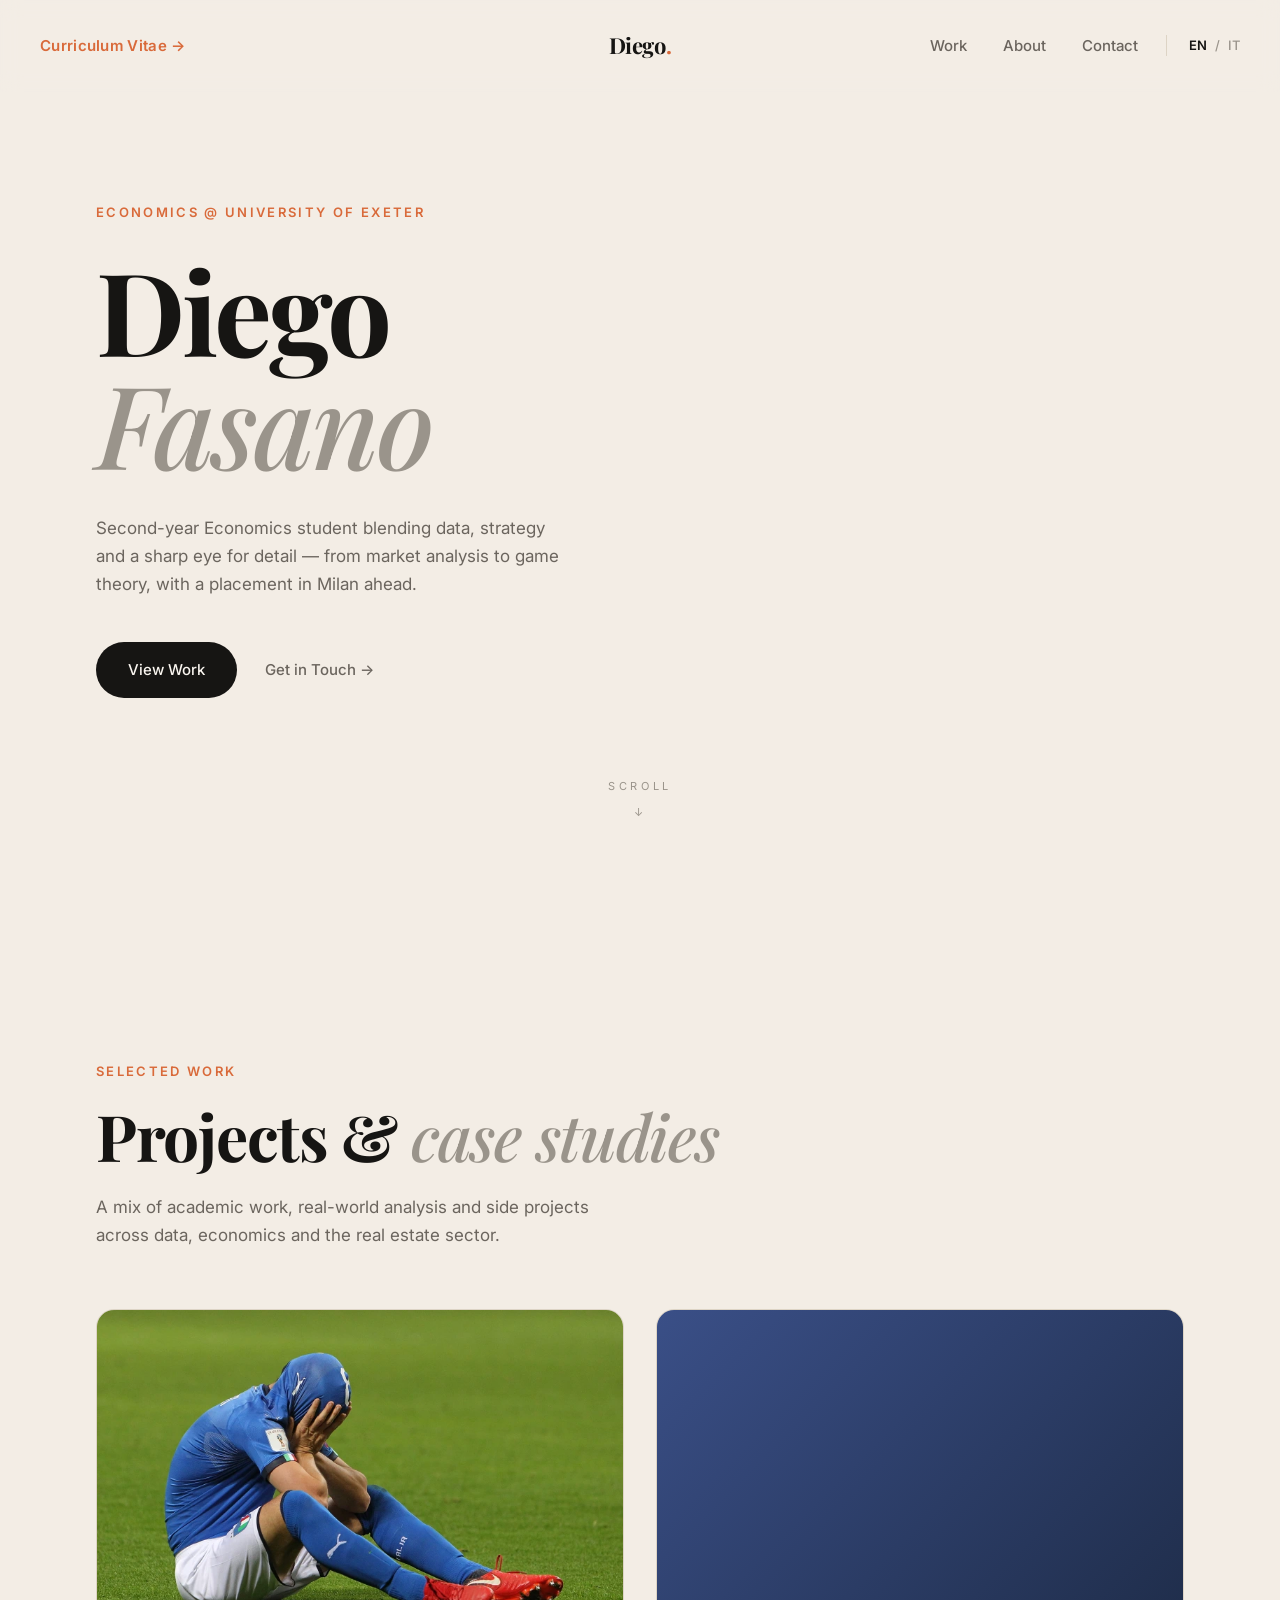
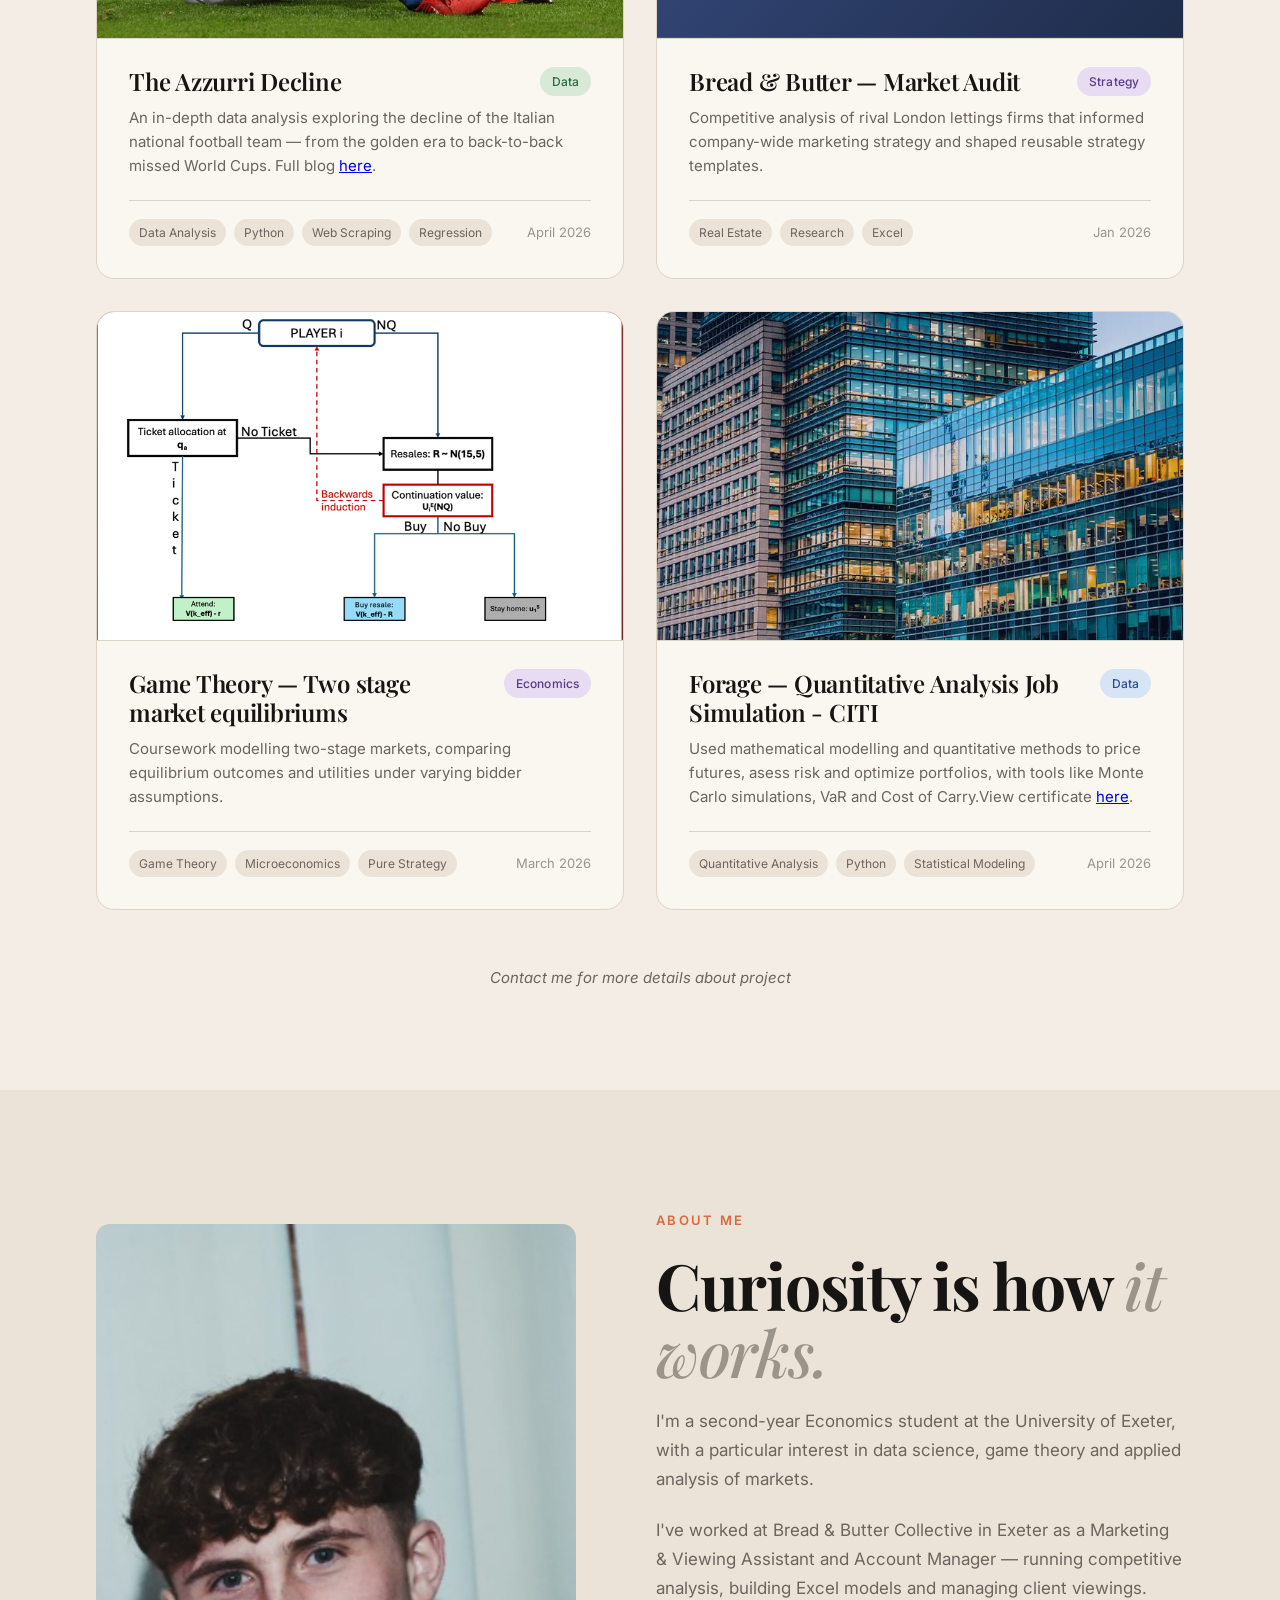
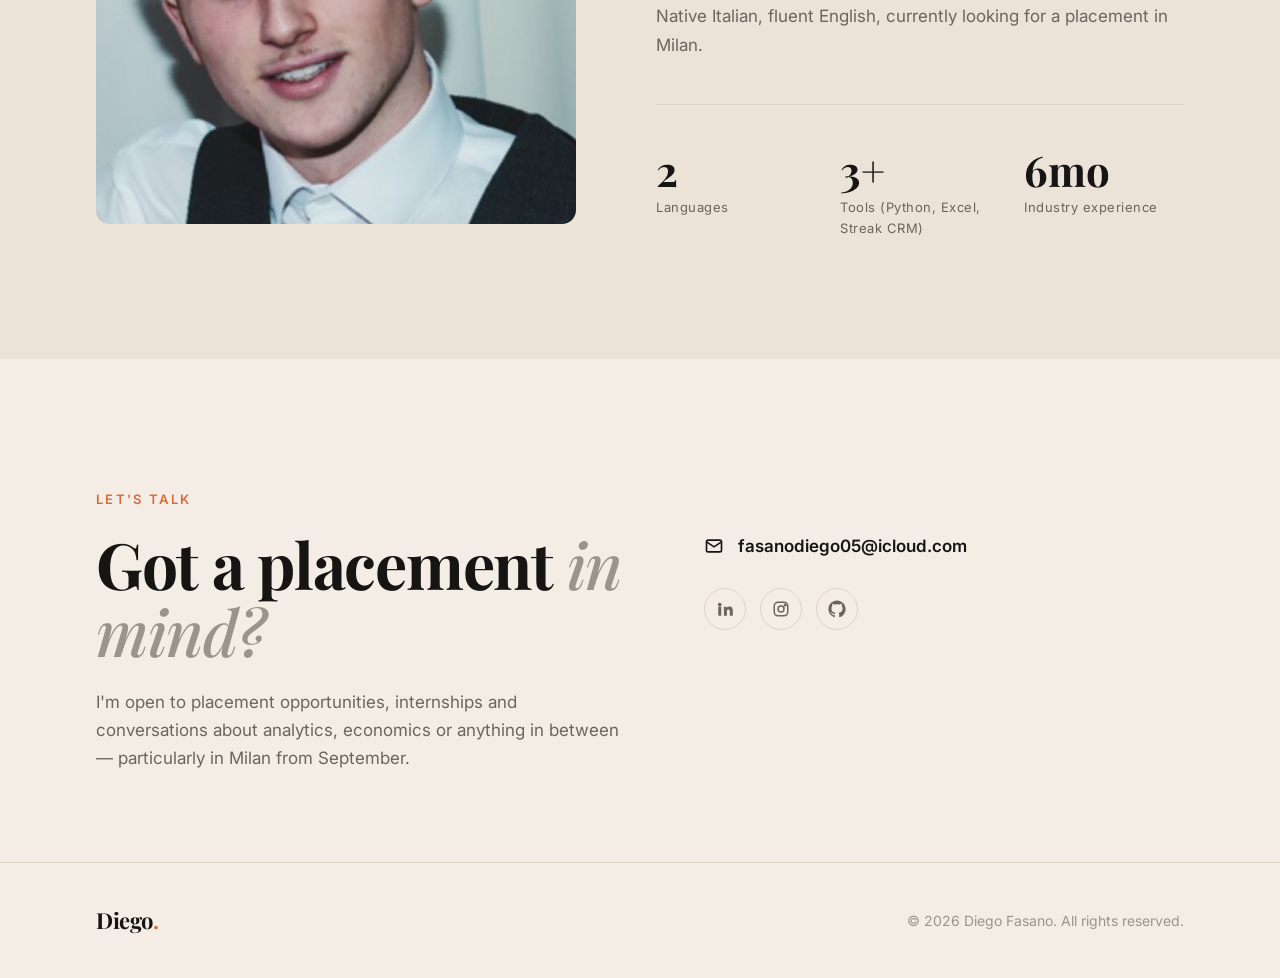
==== index.html @ 3dab5998 "t push -u origin mainAdd Italian /it/ mirror and EN/IT language toggle" ====
<!DOCTYPE html>
<html lang="en">

<head>
  <meta charset="UTF-8">
  <meta name="viewport" content="width=device-width, initial-scale=1.0">
  <title>Diego Fasano — Portfolio</title>
  <link rel="preconnect" href="https://fonts.googleapis.com">
  <link rel="preconnect" href="https://fonts.gstatic.com" crossorigin>
  <link
    href="https://fonts.googleapis.com/css2?family=Playfair+Display:ital,wght@0,400;0,600;0,700;1,400;1,500&family=Inter:wght@300;400;500;600&display=swap"
    rel="stylesheet">
  <style>
    :root {
      --bg: #f3ede5;
      --bg-alt: #ebe3d8;
      --ink: #161513;
      --ink-soft: #6b655e;
      --ink-mute: #9a948b;
      --accent: #d96a3a;
      --line: #ddd4c5;
      --card: #faf6f0;
      --tag-branding-bg: #f6e3b8;
      --tag-branding-fg: #8a6b18;
      --tag-design-bg: #f7d6d2;
      --tag-design-fg: #a23a2c;
      --tag-web-bg: #d6e4f5;
      --tag-web-fg: #2a4f87;
      --tag-data-bg: #d8ead7;
      --tag-data-fg: #2c6b3a;
      --tag-econ-bg: #e7dcf2;
      --tag-econ-fg: #5a3a8a;
    }

    * {
      box-sizing: border-box;
      margin: 0;
      padding: 0;
    }

    html {
      scroll-behavior: smooth;
    }

    body {
      font-family: 'Inter', -apple-system, BlinkMacSystemFont, sans-serif;
      background: var(--bg);
      color: var(--ink);
      font-size: 16px;
      line-height: 1.6;
      -webkit-font-smoothing: antialiased;
    }

    .wrap {
      max-width: 1200px;
      margin: 0 auto;
      padding: 0 56px;
    }

    /* NAV */
    nav.top {
      position: sticky;
      top: 0;
      z-index: 50;
      background: rgba(243, 237, 229, 0.85);
      backdrop-filter: blur(10px);
      -webkit-backdrop-filter: blur(10px);
      border-bottom: 1px solid transparent;
    }

    nav.top .row {
      display: grid;
      grid-template-columns: 1fr auto 1fr;
      align-items: center;
      padding: 28px 0;
      gap: 24px;
    }

    .nav-left {
      justify-self: start;
    }

    .nav-center {
      justify-self: center;
    }

    .nav-right {
      justify-self: end;
      display: flex;
      align-items: center;
      gap: 28px;
    }

    .lang-toggle {
      display: flex;
      align-items: center;
      gap: 8px;
      font-size: 13px;
      font-weight: 500;
      color: var(--ink-mute);
      padding-left: 22px;
      border-left: 1px solid var(--line);
    }

    .lang-toggle a {
      color: var(--ink-mute);
      text-decoration: none;
      transition: color 0.2s ease;
    }

    .lang-toggle a:hover {
      color: var(--ink);
    }

    .lang-toggle .active {
      color: var(--ink);
      font-weight: 600;
    }

    .cv-link {
      color: var(--accent);
      text-decoration: none;
      font-size: 15px;
      font-weight: 600;
      letter-spacing: 0.02em;
      transition: opacity 0.2s ease;
    }

    .cv-link:hover {
      opacity: 0.7;
    }

    .brand {
      font-family: 'Playfair Display', serif;
      font-weight: 700;
      font-size: 22px;
      letter-spacing: -0.02em;
      color: var(--ink);
      text-decoration: none;
    }

    .brand span {
      color: var(--accent);
    }

    .navlinks {
      display: flex;
      gap: 36px;
    }

    .navlinks a {
      color: var(--ink-soft);
      text-decoration: none;
      font-size: 15px;
      font-weight: 500;
      transition: color 0.2s ease;
    }

    .navlinks a:hover {
      color: var(--ink);
    }

    /* HERO */
    section.hero {
      padding: 110px 0 140px;
    }

    .eyebrow {
      font-size: 13px;
      font-weight: 600;
      letter-spacing: 0.18em;
      text-transform: uppercase;
      color: var(--accent);
      margin-bottom: 32px;
    }

    h1.name {
      font-family: 'Playfair Display', serif;
      font-size: clamp(64px, 9vw, 128px);
      line-height: 0.95;
      letter-spacing: -0.03em;
      font-weight: 700;
      color: var(--ink);
    }

    h1.name .last {
      display: block;
      font-style: italic;
      font-weight: 500;
      color: var(--ink-mute);
      margin-top: 4px;
    }

    .lede {
      max-width: 480px;
      margin: 36px 0 44px;
      font-size: 17px;
      color: var(--ink-soft);
      line-height: 1.65;
    }

    .ctas {
      display: flex;
      align-items: center;
      gap: 28px;
    }

    .btn {
      display: inline-flex;
      align-items: center;
      gap: 10px;
      padding: 16px 32px;
      background: var(--ink);
      color: #faf6f0;
      border-radius: 999px;
      font-weight: 500;
      font-size: 15px;
      text-decoration: none;
      transition: transform 0.2s ease, background 0.2s ease;
    }

    .btn:hover {
      background: #000;
      transform: translateY(-1px);
    }

    .btn-text {
      color: var(--ink-soft);
      text-decoration: none;
      font-weight: 500;
      font-size: 15px;
      transition: color 0.2s ease;
    }

    .btn-text:hover {
      color: var(--ink);
    }

    .scroll-cue {
      text-align: center;
      margin-top: 80px;
      font-size: 11px;
      letter-spacing: 0.32em;
      text-transform: uppercase;
      color: var(--ink-mute);
    }

    .scroll-cue .arrow {
      display: block;
      margin-top: 8px;
    }

    /* SECTION HEADERS */
    .section-eyebrow {
      font-size: 13px;
      font-weight: 600;
      letter-spacing: 0.18em;
      text-transform: uppercase;
      color: var(--accent);
      margin-bottom: 20px;
    }

    .section-title {
      font-family: 'Playfair Display', serif;
      font-size: clamp(40px, 5vw, 64px);
      line-height: 1.05;
      letter-spacing: -0.02em;
      font-weight: 700;
      color: var(--ink);
      max-width: 700px;
    }

    .section-title em {
      font-style: italic;
      font-weight: 500;
      color: var(--ink-mute);
    }

    .section-sub {
      color: var(--ink-soft);
      font-size: 17px;
      max-width: 540px;
      margin-top: 24px;
      line-height: 1.65;
    }

    /* WORK GRID */
    section.work {
      padding: 100px 0;
    }

    .work-head {
      margin-bottom: 60px;
    }

    .grid {
      display: grid;
      grid-template-columns: 1fr 1fr;
      gap: 32px;
    }

    .card {
      background: var(--card);
      border-radius: 18px;
      overflow: hidden;
      border: 1px solid var(--line);
      transition: transform 0.3s ease, box-shadow 0.3s ease;
    }

    .card:hover {
      transform: translateY(-4px);
      box-shadow: 0 20px 48px -24px rgba(22, 21, 19, 0.18);
    }

    .card .thumb {
      aspect-ratio: 16/10;
      background: #ddd4c5;
      background-size: cover;
      background-position: center;
      border-bottom: 1px solid var(--line);
      overflow: hidden;
      position: relative;
    }

    .card .thumb img {
      width: 100%;
      height: 100%;
      object-fit: cover;
      display: block;
      transition: transform 0.5s ease;
    }

    .card:hover .thumb img {
      transform: scale(1.03);
    }

    .card .body {
      padding: 28px 32px 32px;
    }

    .card .title-row {
      display: flex;
      justify-content: space-between;
      align-items: flex-start;
      gap: 16px;
      margin-bottom: 10px;
    }

    .card h3 {
      font-family: 'Playfair Display', serif;
      font-size: 24px;
      font-weight: 600;
      letter-spacing: -0.01em;
      line-height: 1.2;
      color: var(--ink);
    }

    .pill {
      flex-shrink: 0;
      font-size: 12px;
      font-weight: 500;
      padding: 5px 12px;
      border-radius: 999px;
      letter-spacing: 0.01em;
    }

    .pill.data {
      background: var(--tag-data-bg);
      color: var(--tag-data-fg);
    }

    .pill.web {
      background: var(--tag-web-bg);
      color: var(--tag-web-fg);
    }

    .pill.branding {
      background: var(--tag-branding-bg);
      color: var(--tag-branding-fg);
    }

    .pill.design {
      background: var(--tag-design-bg);
      color: var(--tag-design-fg);
    }

    .pill.econ {
      background: var(--tag-econ-bg);
      color: var(--tag-econ-fg);
    }

    .card p {
      color: var(--ink-soft);
      font-size: 15px;
      margin-bottom: 22px;
      line-height: 1.6;
    }

    .meta-row {
      display: flex;
      justify-content: space-between;
      align-items: center;
      padding-top: 18px;
      border-top: 1px solid var(--line);
    }

    .tags {
      display: flex;
      gap: 8px;
      flex-wrap: wrap;
    }

    .tag {
      font-size: 12px;
      padding: 4px 10px;
      background: var(--bg-alt);
      color: var(--ink-soft);
      border-radius: 999px;
    }

    .year {
      font-size: 13px;
      color: var(--ink-mute);
    }

    .count {
      text-align: center;
      margin-top: 56px;
      color: var(--ink-soft);
      font-size: 15px;
    }

    .count strong {
      color: var(--ink);
      font-weight: 600;
    }

    /* ABOUT */
    section.about {
      padding: 120px 0;
      background: var(--bg-alt);
    }

    .about-grid {
      display: grid;
      grid-template-columns: 1fr 1.1fr;
      gap: 80px;
      align-items: center;
    }

    .portrait {
      aspect-ratio: 4/5;
      background: #c4baa8;
      background-size: cover;
      background-position: center;
      border-radius: 14px;
      overflow: hidden;
    }

    .portrait img {
      width: 100%;
      height: 100%;
      object-fit: cover;
      display: block;
    }

    .about-body p {
      color: var(--ink-soft);
      margin-top: 22px;
      font-size: 17px;
      line-height: 1.7;
    }

    .stats {
      display: grid;
      grid-template-columns: repeat(3, 1fr);
      gap: 24px;
      margin-top: 44px;
      padding-top: 44px;
      border-top: 1px solid var(--line);
    }

    .stat .num {
      font-family: 'Playfair Display', serif;
      font-size: 42px;
      font-weight: 700;
      color: var(--ink);
      line-height: 1;
    }

    .stat .lbl {
      font-size: 13px;
      color: var(--ink-soft);
      margin-top: 6px;
      letter-spacing: 0.04em;
    }

    /* CONTACT */
    section.contact {
      padding: 130px 0 90px;
    }

    .contact-grid {
      display: grid;
      grid-template-columns: 1.1fr 1fr;
      gap: 80px;
    }

    .email-row {
      display: flex;
      align-items: center;
      gap: 14px;
      margin-top: 44px;
      font-weight: 600;
      font-size: 17px;
      color: var(--ink);
      text-decoration: none;
    }

    .email-row svg {
      width: 20px;
      height: 20px;
    }

    .socials {
      display: flex;
      gap: 14px;
      margin-top: 28px;
    }

    .socials a {
      width: 42px;
      height: 42px;
      border-radius: 999px;
      border: 1px solid var(--line);
      display: inline-flex;
      align-items: center;
      justify-content: center;
      color: var(--ink-soft);
      transition: all 0.2s ease;
      text-decoration: none;
    }

    .socials a:hover {
      color: var(--ink);
      border-color: var(--ink-soft);
      transform: translateY(-2px);
    }

    .socials svg {
      width: 18px;
      height: 18px;
    }

    /* FOOTER */
    footer {
      border-top: 1px solid var(--line);
      padding: 40px 0;
    }

    .foot-row {
      display: flex;
      justify-content: space-between;
      align-items: center;
      color: var(--ink-mute);
      font-size: 14px;
    }

    /* RESPONSIVE */
    @media (max-width: 860px) {
      .wrap {
        padding: 0 24px;
      }

      nav.top .row {
        grid-template-columns: auto 1fr;
        gap: 16px;
      }

      .nav-left {
        order: 2;
        grid-column: 1 / -1;
        justify-self: start;
      }

      .nav-center {
        order: 1;
        justify-self: start;
      }

      .nav-right {
        order: 1;
        justify-self: end;
        gap: 18px;
      }

      .lang-toggle {
        padding-left: 14px;
      }

      section.hero {
        padding: 60px 0 80px;
      }

      .grid {
        grid-template-columns: 1fr;
      }

      .about-grid,
      .contact-grid {
        grid-template-columns: 1fr;
        gap: 40px;
      }

      .navlinks {
        gap: 22px;
      }

      .scroll-cue {
        margin-top: 50px;
      }

      .stats {
        grid-template-columns: 1fr;
        gap: 18px;
      }
    }
  </style>
</head>

<body>

  <nav class="top">
    <div class="wrap row">
      <div class="nav-left">
        <a href="cv/" class="cv-link">Curriculum Vitae →</a>
      </div>
      <div class="nav-center">
        <a href="#top" class="brand">Diego<span>.</span></a>
      </div>
      <div class="nav-right">
        <div class="navlinks">
          <a href="#work">Work</a>
          <a href="#about">About</a>
          <a href="#contact">Contact</a>
        </div>
        <div class="lang-toggle">
          <span class="active">EN</span>
          <span>/</span>
          <a href="it/">IT</a>
        </div>
      </div>
    </div>
  </nav>

  <section class="hero" id="top">
    <div class="wrap">
      <div class="eyebrow">Economics @ University of Exeter</div>
      <h1 class="name">Diego<span class="last">Fasano</span></h1>
      <p class="lede">
        Second-year Economics student blending data, strategy and a sharp eye for detail —
        from market analysis to game theory, with a placement in Milan ahead.
      </p>
      <div class="ctas">
        <a href="#work" class="btn">View Work</a>
        <a href="#contact" class="btn-text">Get in Touch →</a>
      </div>
      <div class="scroll-cue">
        Scroll
        <span class="arrow">↓</span>
      </div>
    </div>
  </section>

  <section class="work" id="work">
    <div class="wrap">
      <div class="work-head">
        <div class="section-eyebrow">Selected Work</div>
        <h2 class="section-title">Projects &amp; <em>case studies</em></h2>
        <p class="section-sub">A mix of academic work, real-world analysis and side projects across data, economics and
          the real estate sector.</p>
      </div>

      <div class="grid">
        <article class="card">
          <div class="thumb" style="background-image:linear-gradient(135deg,#5a8a4a,#2c5e3a);">
            <img src="images/azzurri.jpg" alt="The Azzurri Decline" onerror="this.style.display='none'">
          </div>
          <div class="body">
            <div class="title-row">
              <h3>The Azzurri Decline</h3>
              <span class="pill data">Data</span>
            </div>
            <p>An in-depth data analysis exploring the decline of the Italian national football team — from the golden
              era to back-to-back missed World Cups. Full blog <a
                href="https://df433ex.github.io/The_Azzurri_Decline/">here</a>.</p>
            <div class="meta-row">
              <div class="tags">
                <span class="tag">Data Analysis</span>
                <span class="tag">Python</span>
                <span class="tag">Web Scraping</span>
                <span class="tag">Regression</span>
              </div>
              <span class="year"> April 2026</span>
            </div>
          </div>
        </article>

        <article class="card">
          <div class="thumb" style="background-image:linear-gradient(135deg,#3a4f87,#1f2d4a);">
            <img src="images/breadbutter.jpg" alt="Bread &amp; Butter — Market Audit"
              onerror="this.style.display='none'">
          </div>
          <div class="body">
            <div class="title-row">
              <h3>Bread &amp; Butter — Market Audit</h3>
              <span class="pill econ">Strategy</span>
            </div>
            <p>Competitive analysis of rival London lettings firms that informed company-wide marketing strategy and
              shaped reusable strategy templates.</p>
            <div class="meta-row">
              <div class="tags">
                <span class="tag">Real Estate</span>
                <span class="tag">Research</span>
                <span class="tag">Excel</span>
              </div>
              <span class="year">Jan 2026</span>
            </div>
          </div>
        </article>

        <article class="card">
          <div class="thumb" style="background-image:linear-gradient(135deg,#a23a2c,#6e2a23);">
            <img src="images/gametheory.jpg" alt="Game Theory — Two stage market equilibriums"
              onerror="this.style.display='none'">
          </div>
          <div class="body">
            <div class="title-row">
              <h3>Game Theory — Two stage market equilibriums</h3>
              <span class="pill econ">Economics</span>
            </div>
            <p>Coursework modelling two-stage markets, comparing equilibrium outcomes and utilities under
              varying bidder assumptions.</p>
            <div class="meta-row">
              <div class="tags">
                <span class="tag">Game Theory</span>
                <span class="tag">Microeconomics</span>
                <span class="tag">Pure Strategy</span>
              </div>
              <span class="year">March 2026</span>
            </div>
          </div>
        </article>

        <article class="card">
          <div class="thumb" style="background-image:linear-gradient(135deg,#5a3a8a,#2e2049);">
            <img src="images/citi.jpg" alt="Forage — Citi Quantitative Analysis" onerror="this.style.display='none'">
          </div>
          <div class="body">
            <div class="title-row">
              <h3>Forage — Quantitative Analysis Job Simulation - CITI</A></h3>
              <span class="pill web">Data</span>
            </div>
            <p>Used mathematical modelling and quantitative methods to price futures, asess risk and optimize
              portfolios, with tools like Monte Carlo simulations, VaR and Cost of Carry.View certificate <a
                href="certificate/">here</a>.</p>
            <div class="meta-row">
              <div class="tags">
                <span class="tag">Quantitative Analysis</span>
                <span class="tag">Python</span>
                <span class="tag">Statistical Modeling</span>
              </div>
              <span class="year">April 2026</span>
            </div>
          </div>
        </article>
      </div>

      <div class="count"><i>Contact me for more details about project</i></div>
    </div>
  </section>

  <section class="about" id="about">
    <div class="wrap">
      <div class="about-grid">
        <div class="portrait" style="background-image:linear-gradient(135deg,#c4baa8,#8a8170);">
          <img src="images/portrait.jpg" alt="Diego Fasano" onerror="this.style.display='none'">
        </div>
        <div class="about-body">
          <div class="section-eyebrow">About Me</div>
          <h2 class="section-title">Curiosity is how <em>it works.</em></h2>
          <p>I'm a second-year Economics student at the University of Exeter, with a particular interest in data
            science, game theory and applied analysis of markets.</p>
          <p>I've worked at Bread &amp; Butter Collective in Exeter as a Marketing &amp; Viewing Assistant and Account
            Manager — running competitive analysis, building Excel models and managing client viewings. Native Italian,
            fluent English, currently looking for a placement in Milan.</p>
          <div class="stats">
            <div class="stat">
              <div class="num">2</div>
              <div class="lbl">Languages</div>
            </div>
            <div class="stat">
              <div class="num">3+</div>
              <div class="lbl">Tools (Python, Excel, Streak CRM)</div>
            </div>
            <div class="stat">
              <div class="num">6mo</div>
              <div class="lbl">Industry experience</div>
            </div>
          </div>
        </div>
      </div>
    </div>
  </section>

  <section class="contact" id="contact">
    <div class="wrap">
      <div class="contact-grid">
        <div>
          <div class="section-eyebrow">Let's Talk</div>
          <h2 class="section-title">Got a placement <em>in mind?</em></h2>
          <p class="section-sub">I'm open to placement opportunities, internships and conversations about analytics,
            economics or anything in between — particularly in Milan from September.</p>
        </div>
        <div>
          <a href="mailto:fasanodiego05@icloud.com" class="email-row">
            <svg viewBox="0 0 24 24" fill="none" stroke="currentColor" stroke-width="2">
              <rect x="3" y="5" width="18" height="14" rx="2" />
              <path d="m3 7 9 6 9-6" />
            </svg>
            fasanodiego05@icloud.com
          </a>
          <div class="socials">
            <a href="https://www.linkedin.com/in/fasanodiego05/" target="_blank" rel="noopener" aria-label="LinkedIn">
              <svg viewBox="0 0 24 24" fill="currentColor">
                <path
                  d="M4.98 3.5a2.5 2.5 0 1 1 0 5 2.5 2.5 0 0 1 0-5zM3 9h4v12H3V9zm7 0h3.8v1.7h.05c.53-1 1.83-2.05 3.77-2.05 4.03 0 4.78 2.65 4.78 6.1V21h-4v-5.4c0-1.3-.02-2.95-1.8-2.95-1.8 0-2.07 1.4-2.07 2.85V21h-4V9z" />
              </svg>
            </a>
            <a href="https://www.instagram.com/diegofasano_/" target="_blank" rel="noopener" aria-label="Instagram">
              <svg viewBox="0 0 24 24" fill="none" stroke="currentColor" stroke-width="2">
                <rect x="3" y="3" width="18" height="18" rx="5" />
                <circle cx="12" cy="12" r="4" />
                <circle cx="17.5" cy="6.5" r="1" fill="currentColor" />
              </svg>
            </a>
            <a href="https://github.com/df433ex" target="_blank" rel="noopener" aria-label="GitHub">
              <svg viewBox="0 0 24 24" fill="currentColor">
                <path
                  d="M12 .5C5.7.5.5 5.7.5 12c0 5.1 3.3 9.4 7.8 10.9.6.1.8-.2.8-.6v-2.2c-3.2.7-3.9-1.4-3.9-1.4-.5-1.4-1.3-1.7-1.3-1.7-1.1-.7.1-.7.1-.7 1.2.1 1.8 1.2 1.8 1.2 1 1.8 2.7 1.3 3.4 1 .1-.7.4-1.3.7-1.6-2.6-.3-5.3-1.3-5.3-5.7 0-1.3.4-2.3 1.2-3.1-.1-.3-.5-1.5.1-3.1 0 0 1-.3 3.2 1.2.9-.3 1.9-.4 2.9-.4s2 .1 2.9.4c2.2-1.5 3.2-1.2 3.2-1.2.6 1.6.2 2.8.1 3.1.7.8 1.2 1.8 1.2 3.1 0 4.4-2.7 5.4-5.3 5.7.4.4.8 1.1.8 2.2v3.3c0 .3.2.7.8.6 4.5-1.5 7.8-5.8 7.8-10.9C23.5 5.7 18.3.5 12 .5z" />
              </svg>
            </a>
          </div>
        </div>
      </div>
    </div>
  </section>

  <footer>
    <div class="wrap foot-row">
      <a href="#top" class="brand">Diego<span>.</span></a>
      <div>© 2026 Diego Fasano. All rights reserved.</div>
    </div>
  </footer>

</body>

</html>
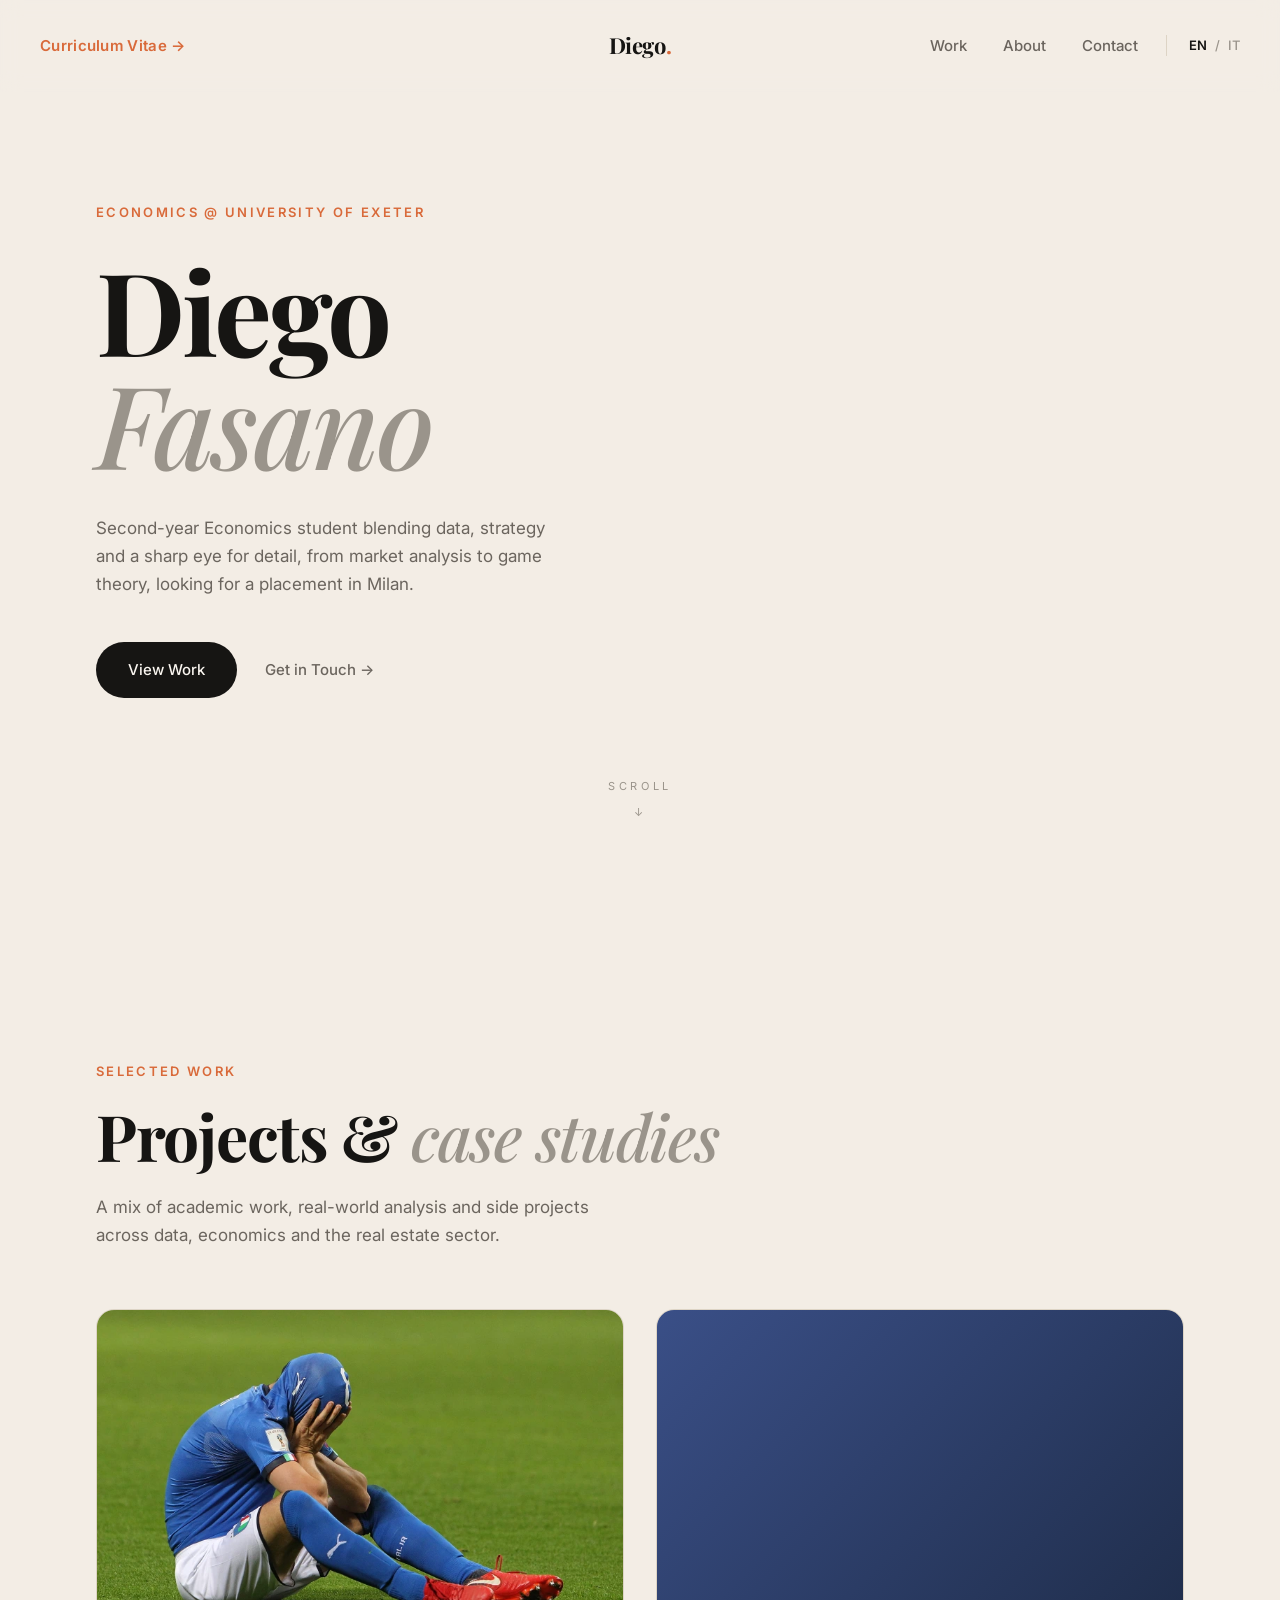
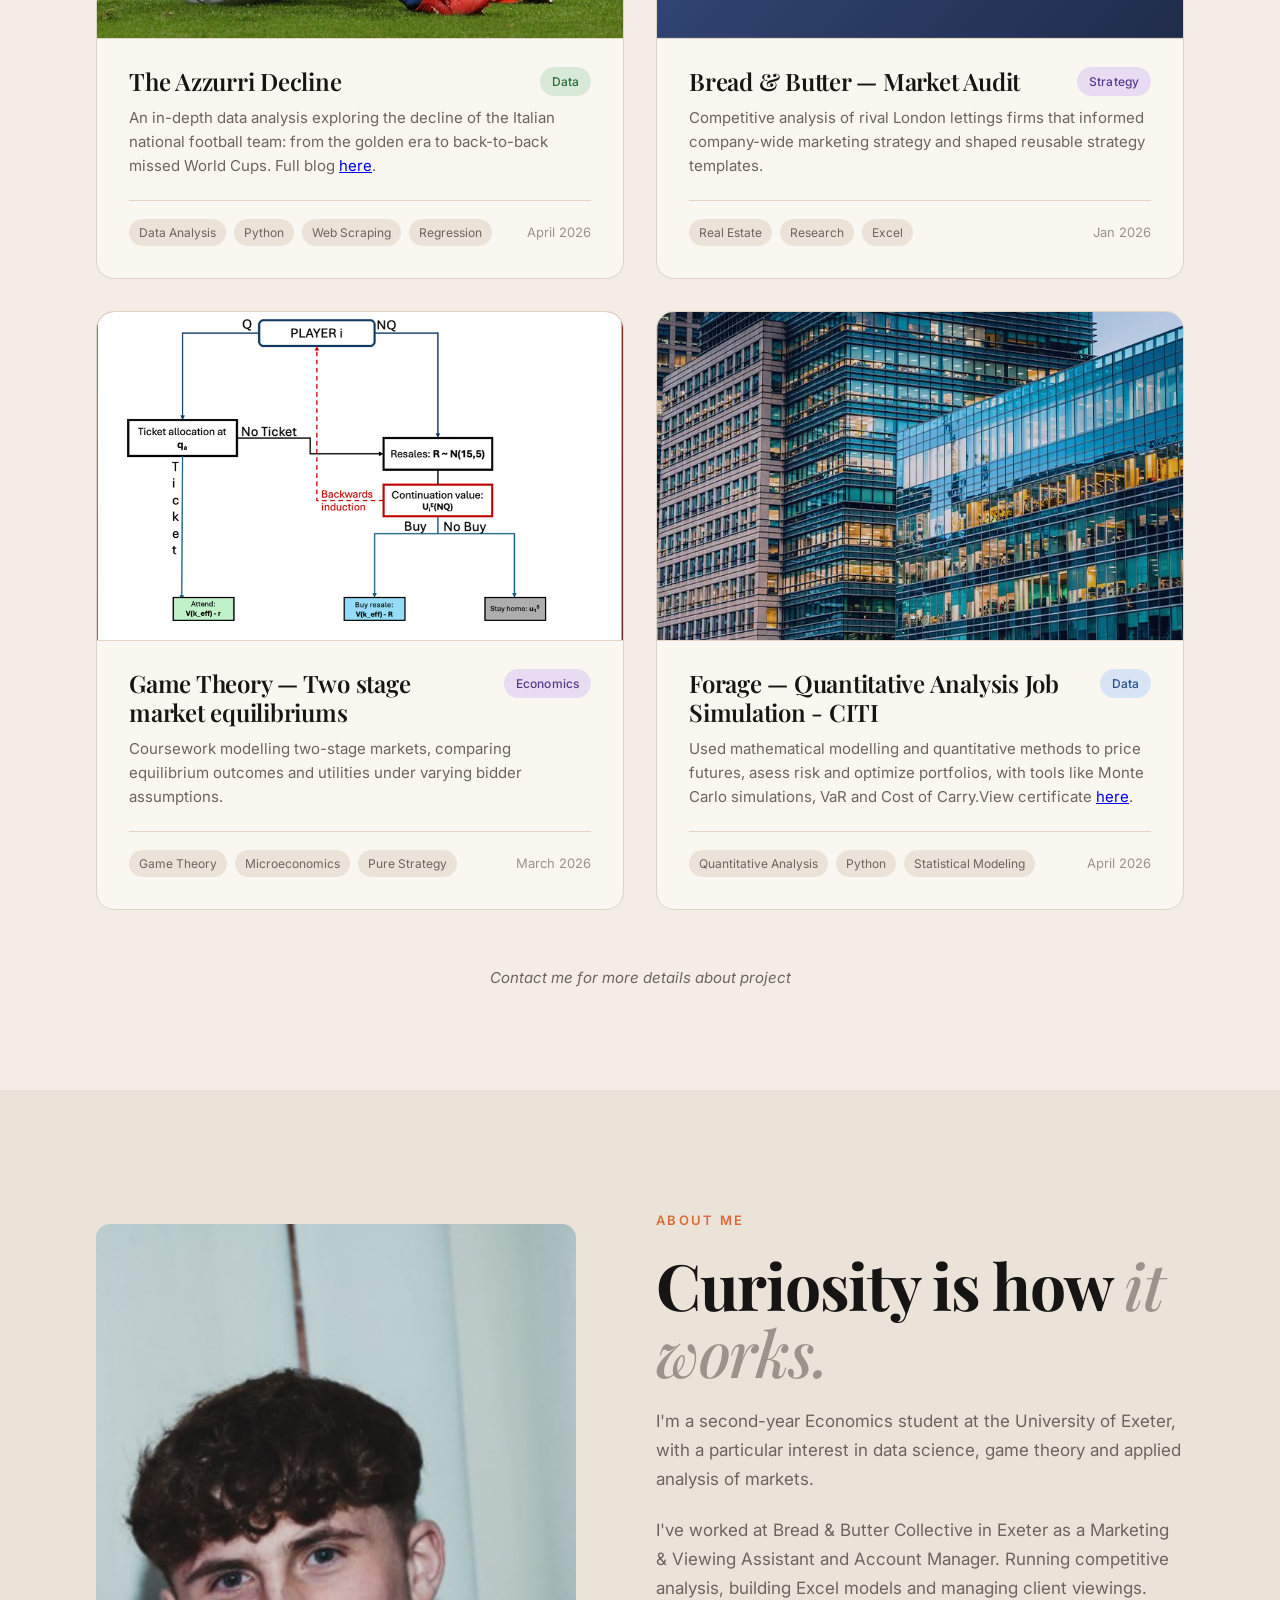
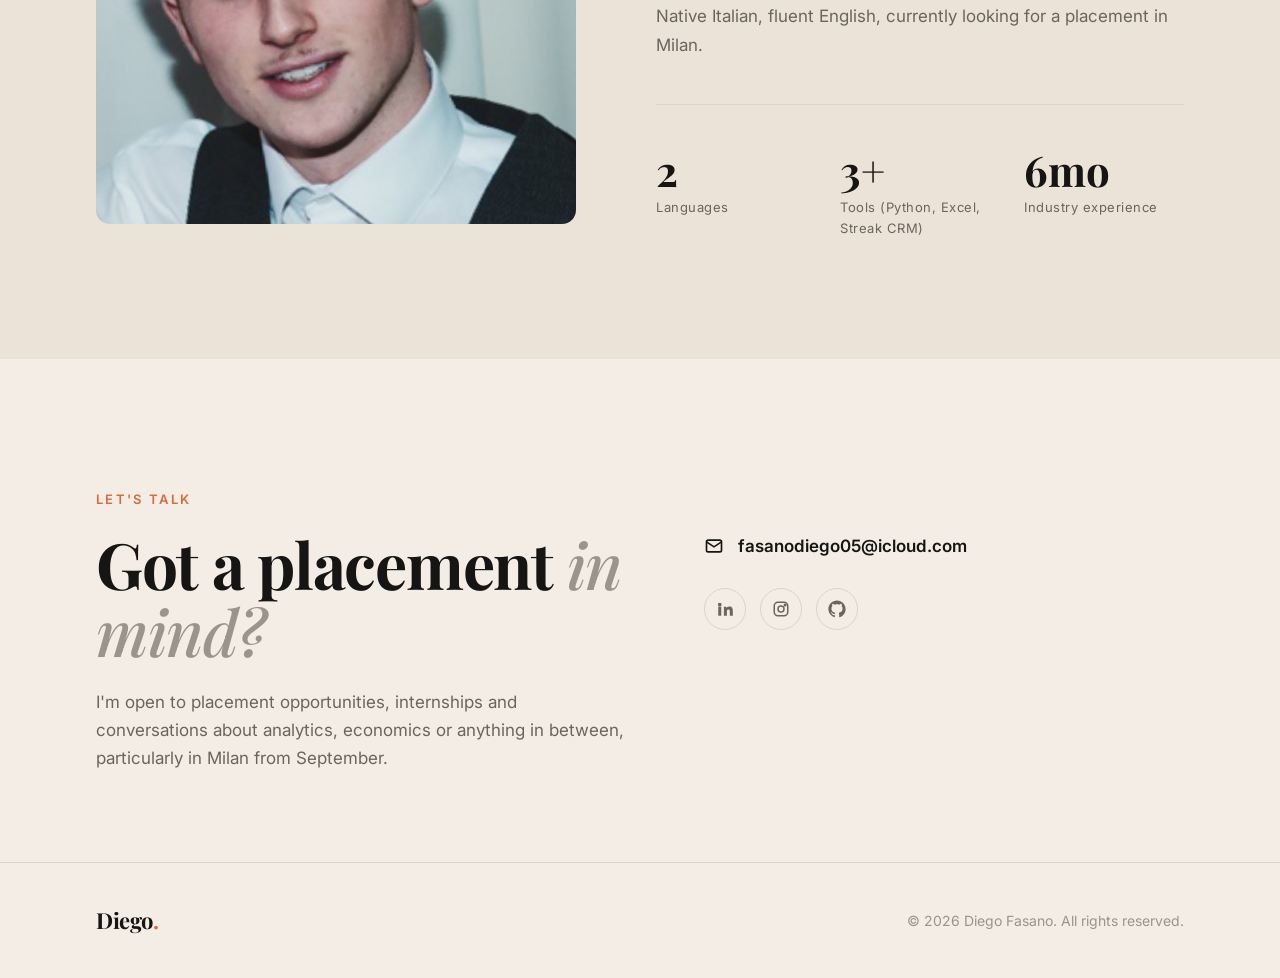
==== commit 8a5016be: "Refine text for clarity and grammar in index.html" ====
--- a/index.html
+++ b/index.html
@@ -658,8 +658,8 @@
       <div class="eyebrow">Economics @ University of Exeter</div>
       <h1 class="name">Diego<span class="last">Fasano</span></h1>
       <p class="lede">
-        Second-year Economics student blending data, strategy and a sharp eye for detail —
-        from market analysis to game theory, with a placement in Milan ahead.
+        Second-year Economics student blending data, strategy and a sharp eye for detail,
+        from market analysis to game theory, looking for a placement in Milan.
       </p>
       <div class="ctas">
         <a href="#work" class="btn">View Work</a>
@@ -691,9 +691,9 @@
               <h3>The Azzurri Decline</h3>
               <span class="pill data">Data</span>
             </div>
-            <p>An in-depth data analysis exploring the decline of the Italian national football team — from the golden
+            <p>An in-depth data analysis exploring the decline of the Italian national football team: from the golden
               era to back-to-back missed World Cups. Full blog <a
-                href="https://df433ex.github.io/The_Azzurri_Decline/">here</a>.</p>
+                href="https://diegofasano.com/projects/The-Azzurri-Decline/">here</a>.</p>
             <div class="meta-row">
               <div class="tags">
                 <span class="tag">Data Analysis</span>
@@ -792,7 +792,7 @@
           <p>I'm a second-year Economics student at the University of Exeter, with a particular interest in data
             science, game theory and applied analysis of markets.</p>
           <p>I've worked at Bread &amp; Butter Collective in Exeter as a Marketing &amp; Viewing Assistant and Account
-            Manager — running competitive analysis, building Excel models and managing client viewings. Native Italian,
+            Manager. Running competitive analysis, building Excel models and managing client viewings. Native Italian,
             fluent English, currently looking for a placement in Milan.</p>
           <div class="stats">
             <div class="stat">
@@ -820,7 +820,7 @@
           <div class="section-eyebrow">Let's Talk</div>
           <h2 class="section-title">Got a placement <em>in mind?</em></h2>
           <p class="section-sub">I'm open to placement opportunities, internships and conversations about analytics,
-            economics or anything in between — particularly in Milan from September.</p>
+            economics or anything in between, particularly in Milan from September.</p>
         </div>
         <div>
           <a href="mailto:fasanodiego05@icloud.com" class="email-row">
@@ -865,4 +865,4 @@
 
 </body>
 
-</html>+</html>
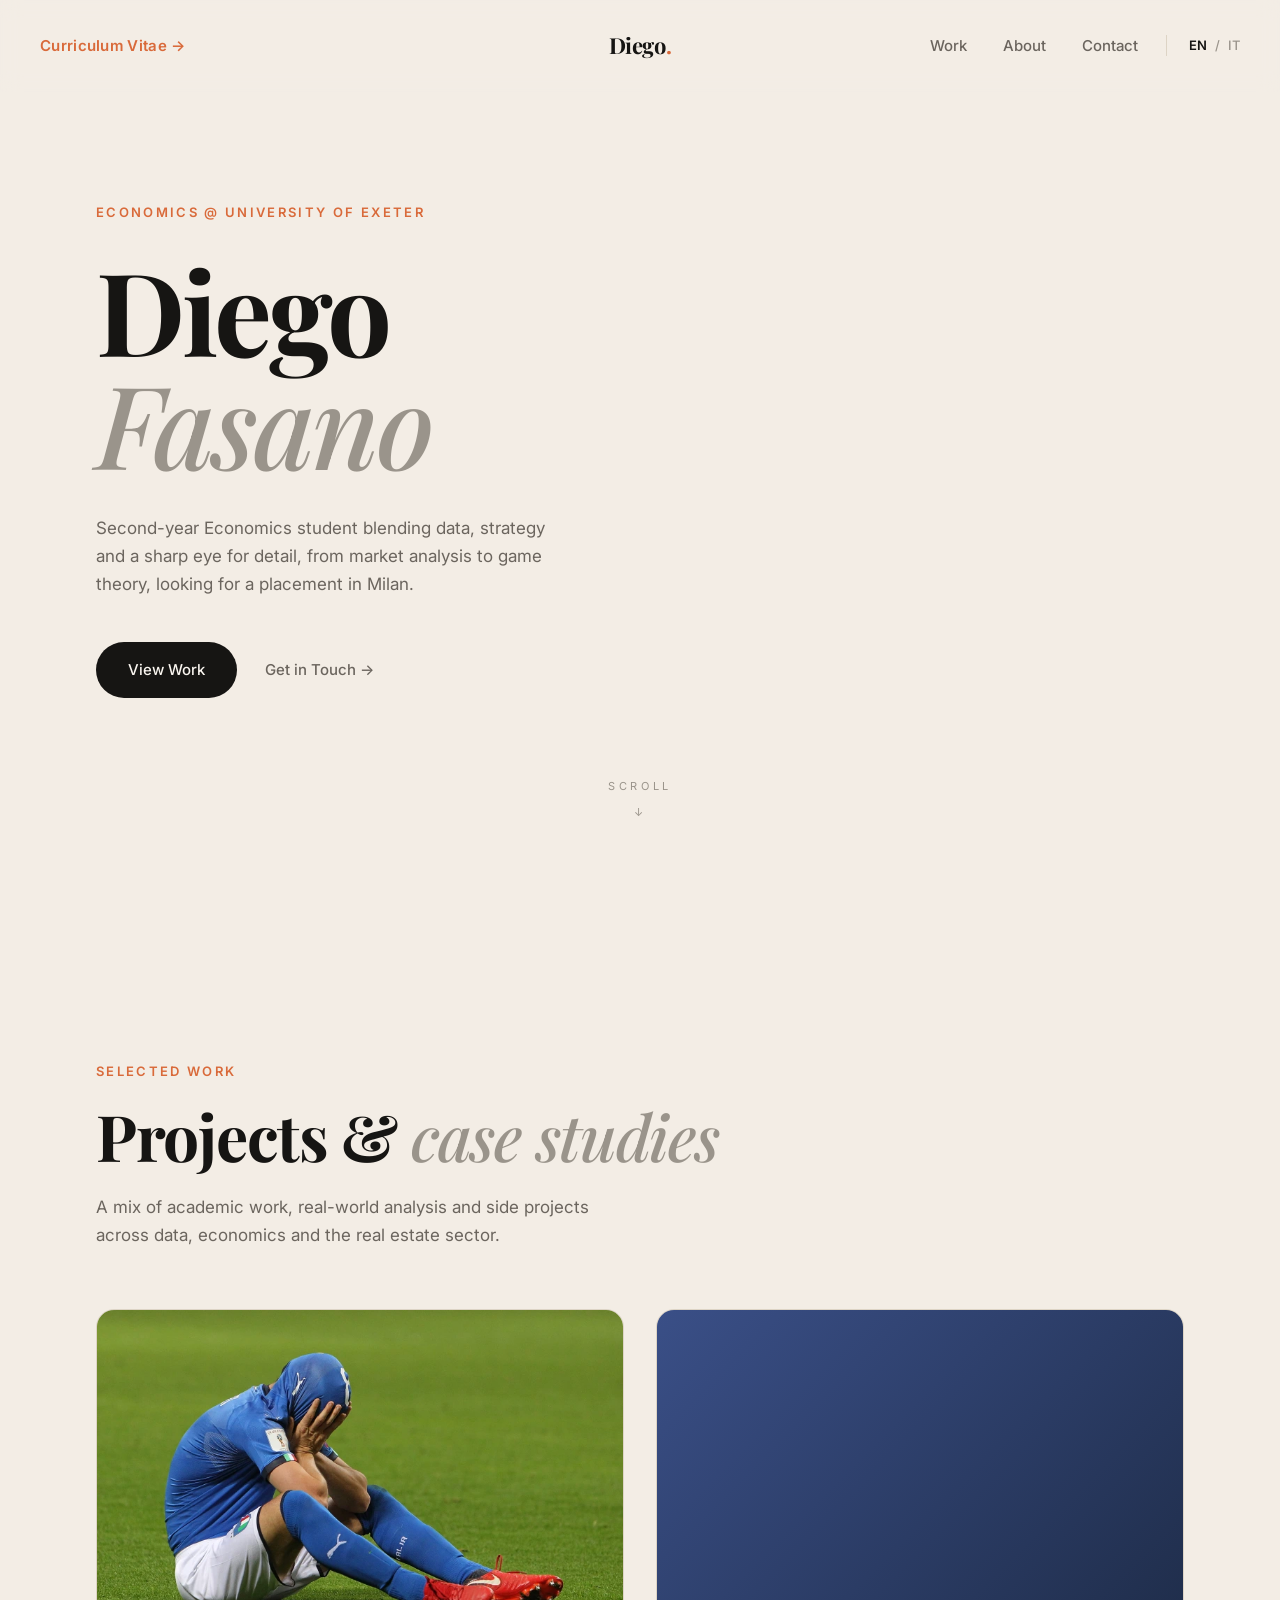
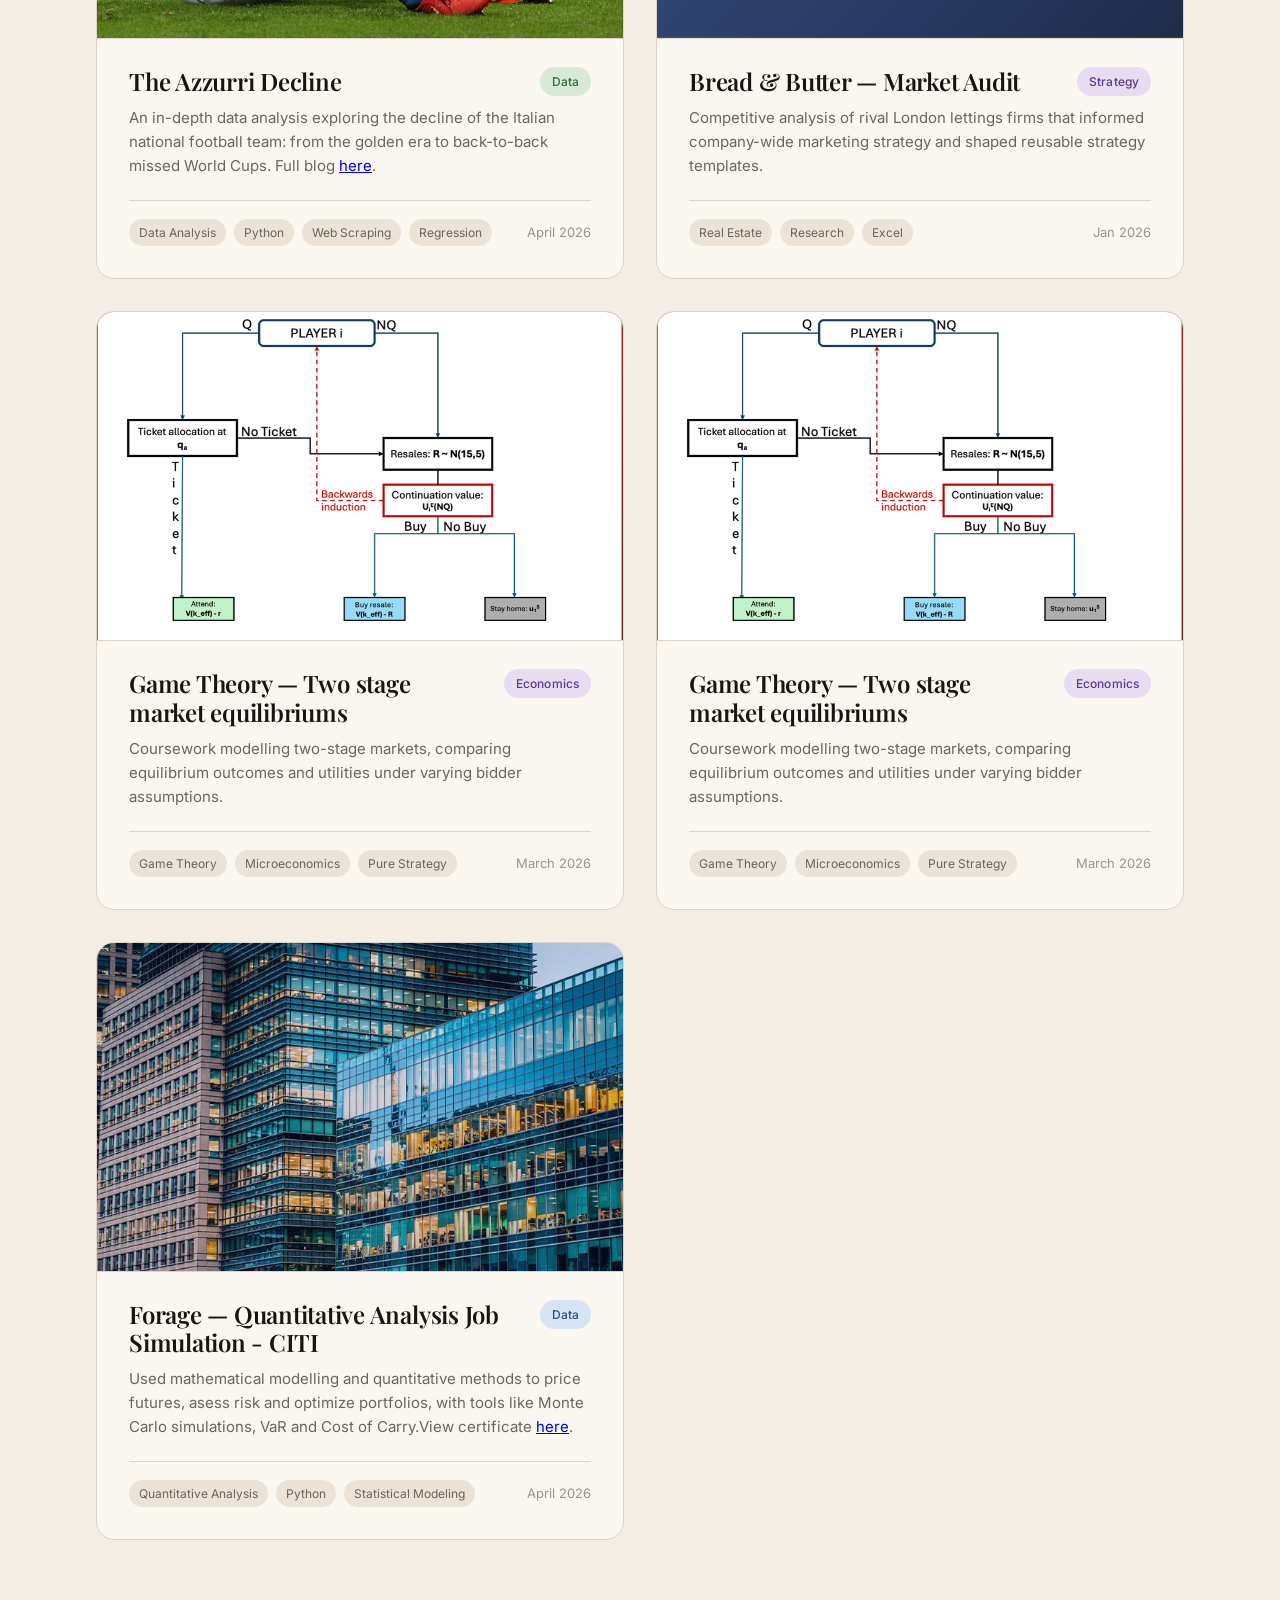
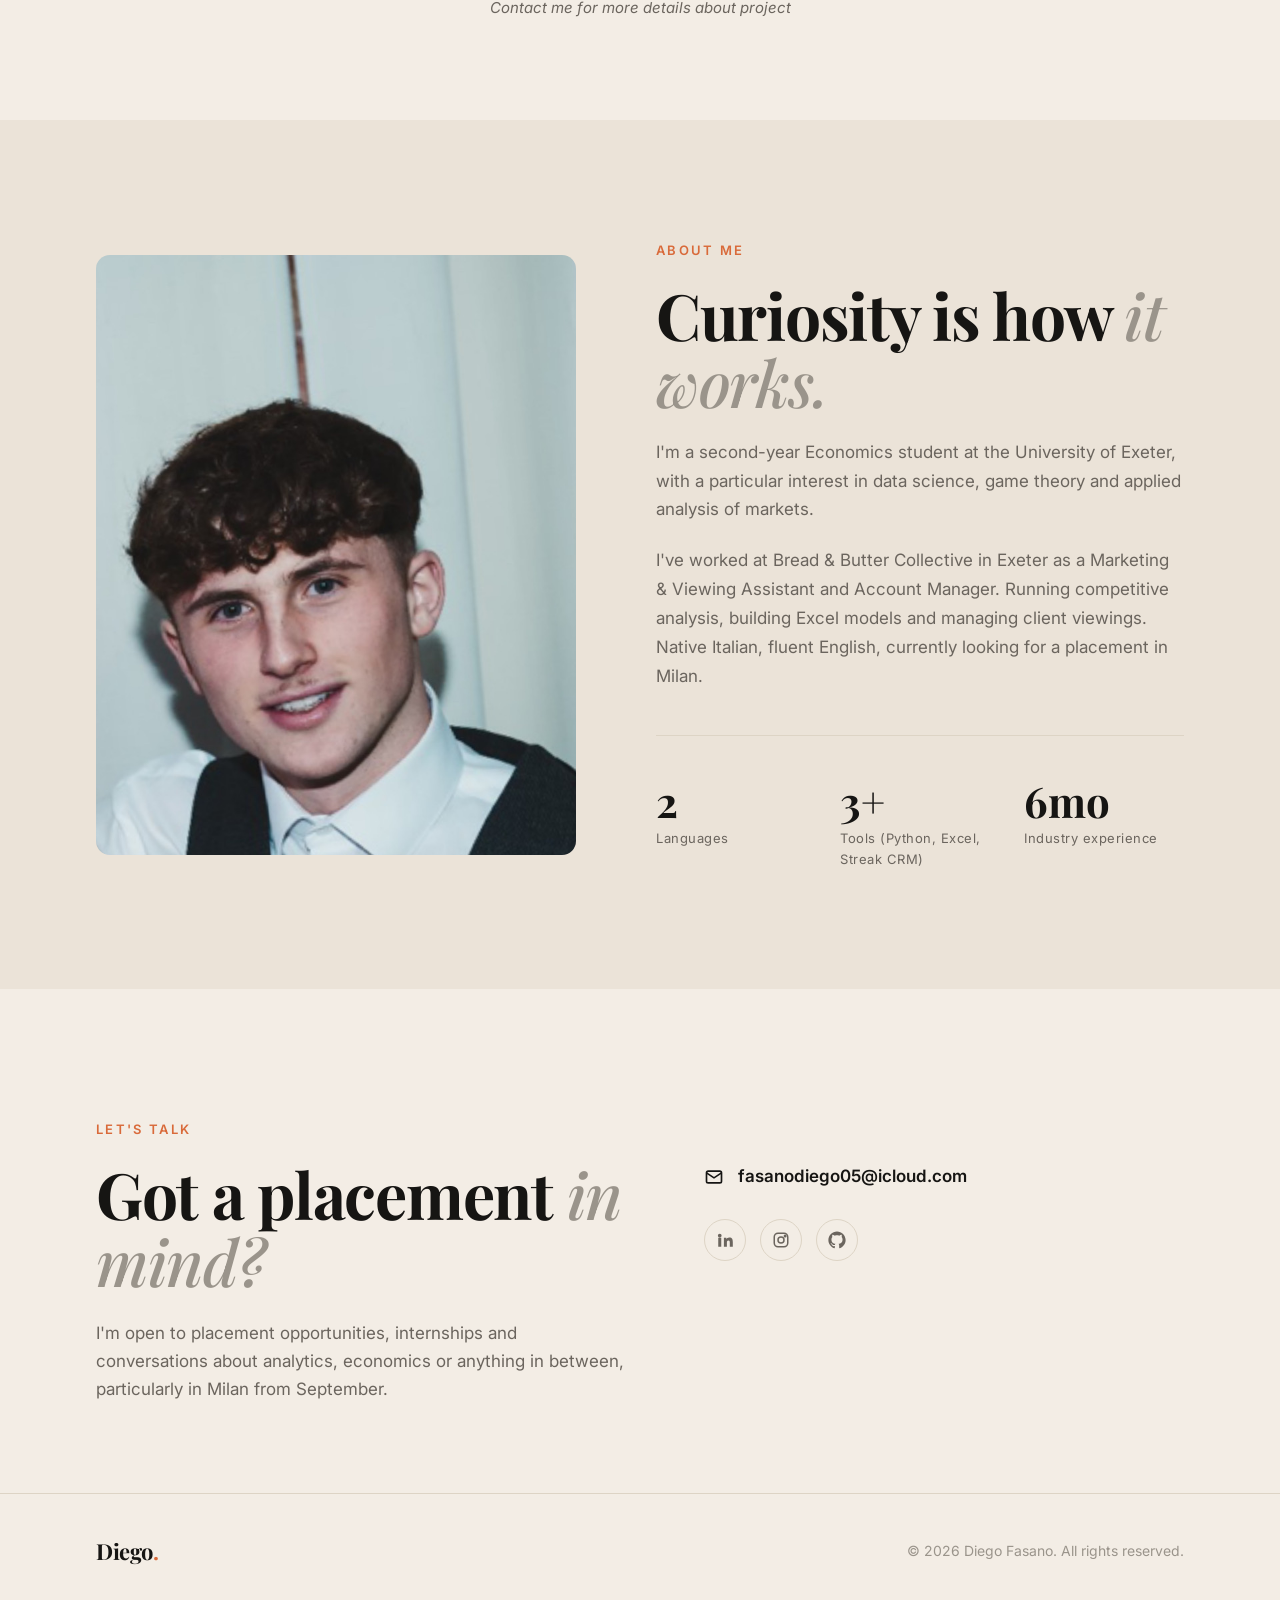
==== commit 5c833d87: "Add  copy of Game Theory article card to index.html Added a new article card for 'Game Theory — Two " ====
--- a/index.html
+++ b/index.html
@@ -728,7 +728,30 @@
             </div>
           </div>
         </article>
-
+      
+        <article class="card">
+          <div class="thumb" style="background-image:linear-gradient(135deg,#a23a2c,#6e2a23);">
+            <img src="images/gametheory.jpg" alt="Game Theory — Two stage market equilibriums"
+              onerror="this.style.display='none'">
+          </div>
+          <div class="body">
+            <div class="title-row">
+              <h3>Game Theory — Two stage market equilibriums</h3>
+              <span class="pill econ">Economics</span>
+            </div>
+            <p>Coursework modelling two-stage markets, comparing equilibrium outcomes and utilities under
+              varying bidder assumptions.</p>
+            <div class="meta-row">
+              <div class="tags">
+                <span class="tag">Game Theory</span>
+                <span class="tag">Microeconomics</span>
+                <span class="tag">Pure Strategy</span>
+              </div>
+              <span class="year">March 2026</span>
+            </div>
+          </div>
+        </article>
+       
         <article class="card">
           <div class="thumb" style="background-image:linear-gradient(135deg,#a23a2c,#6e2a23);">
             <img src="images/gametheory.jpg" alt="Game Theory — Two stage market equilibriums"
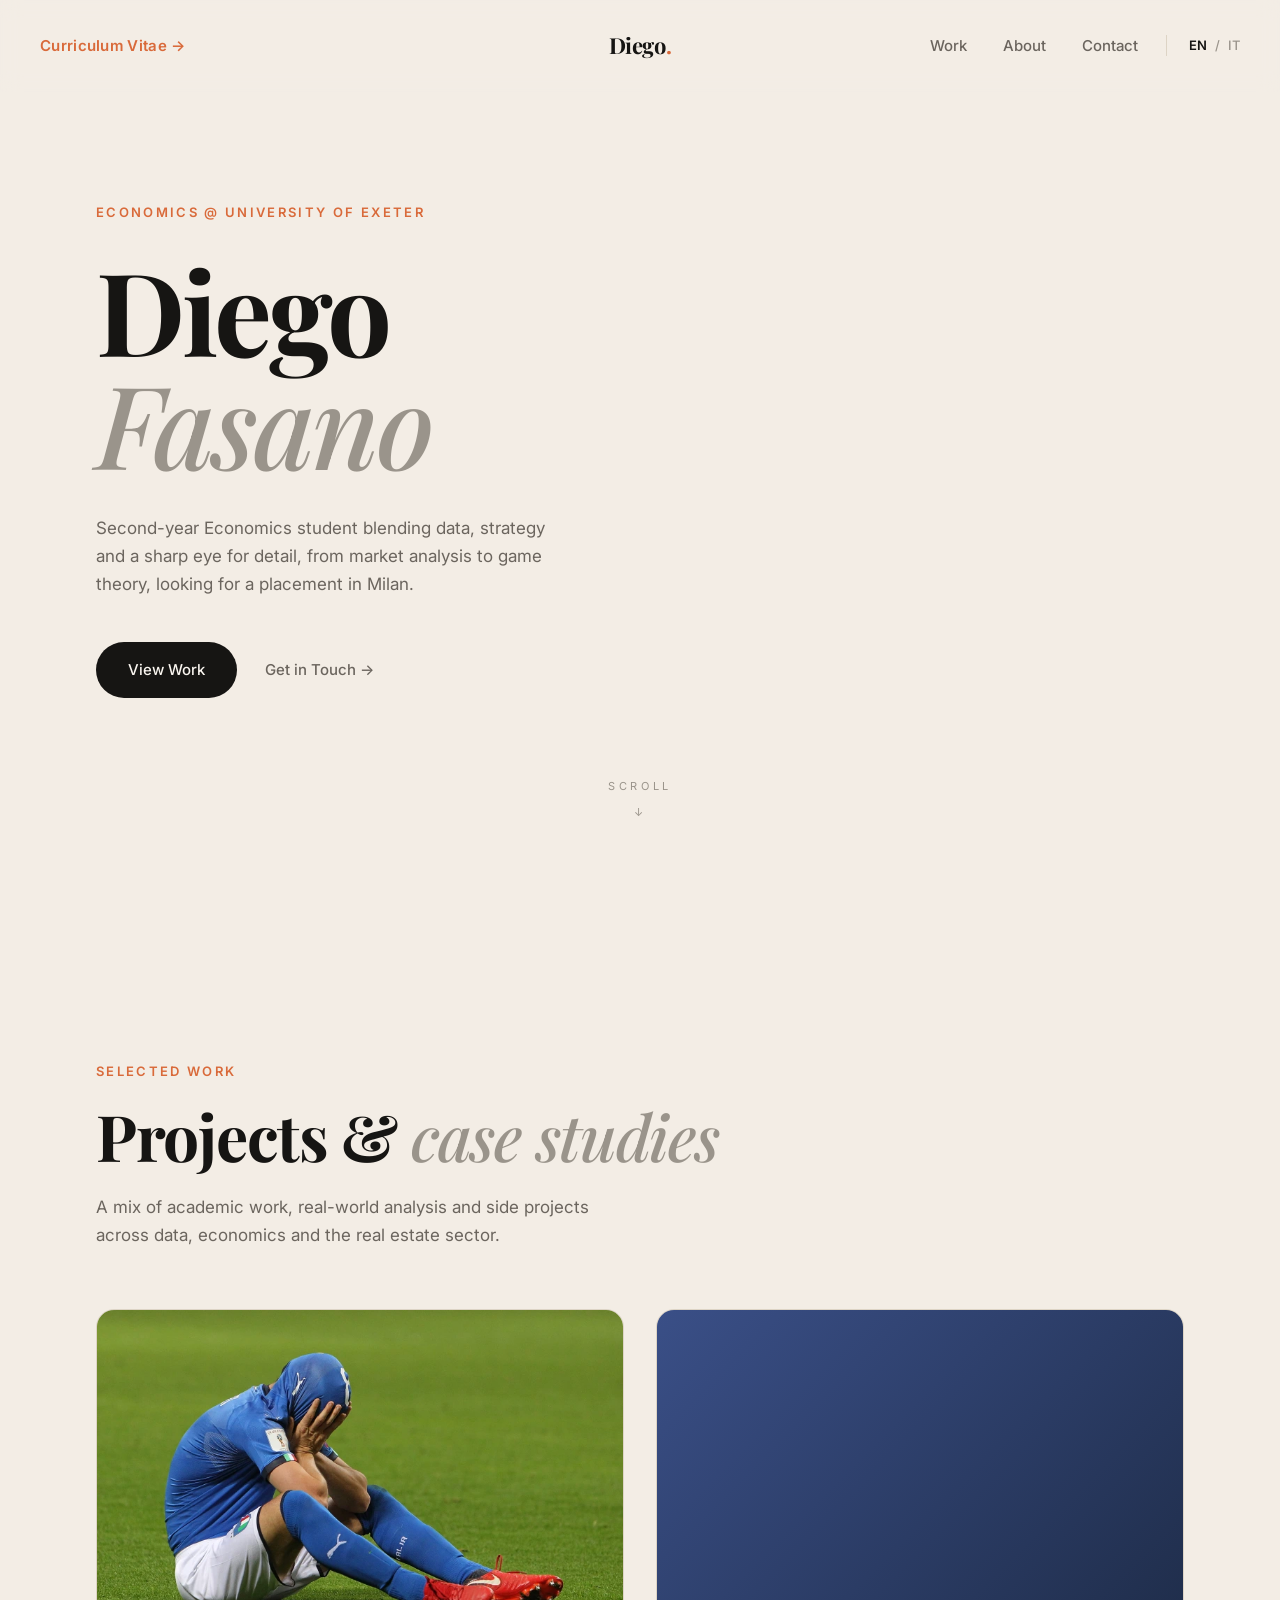
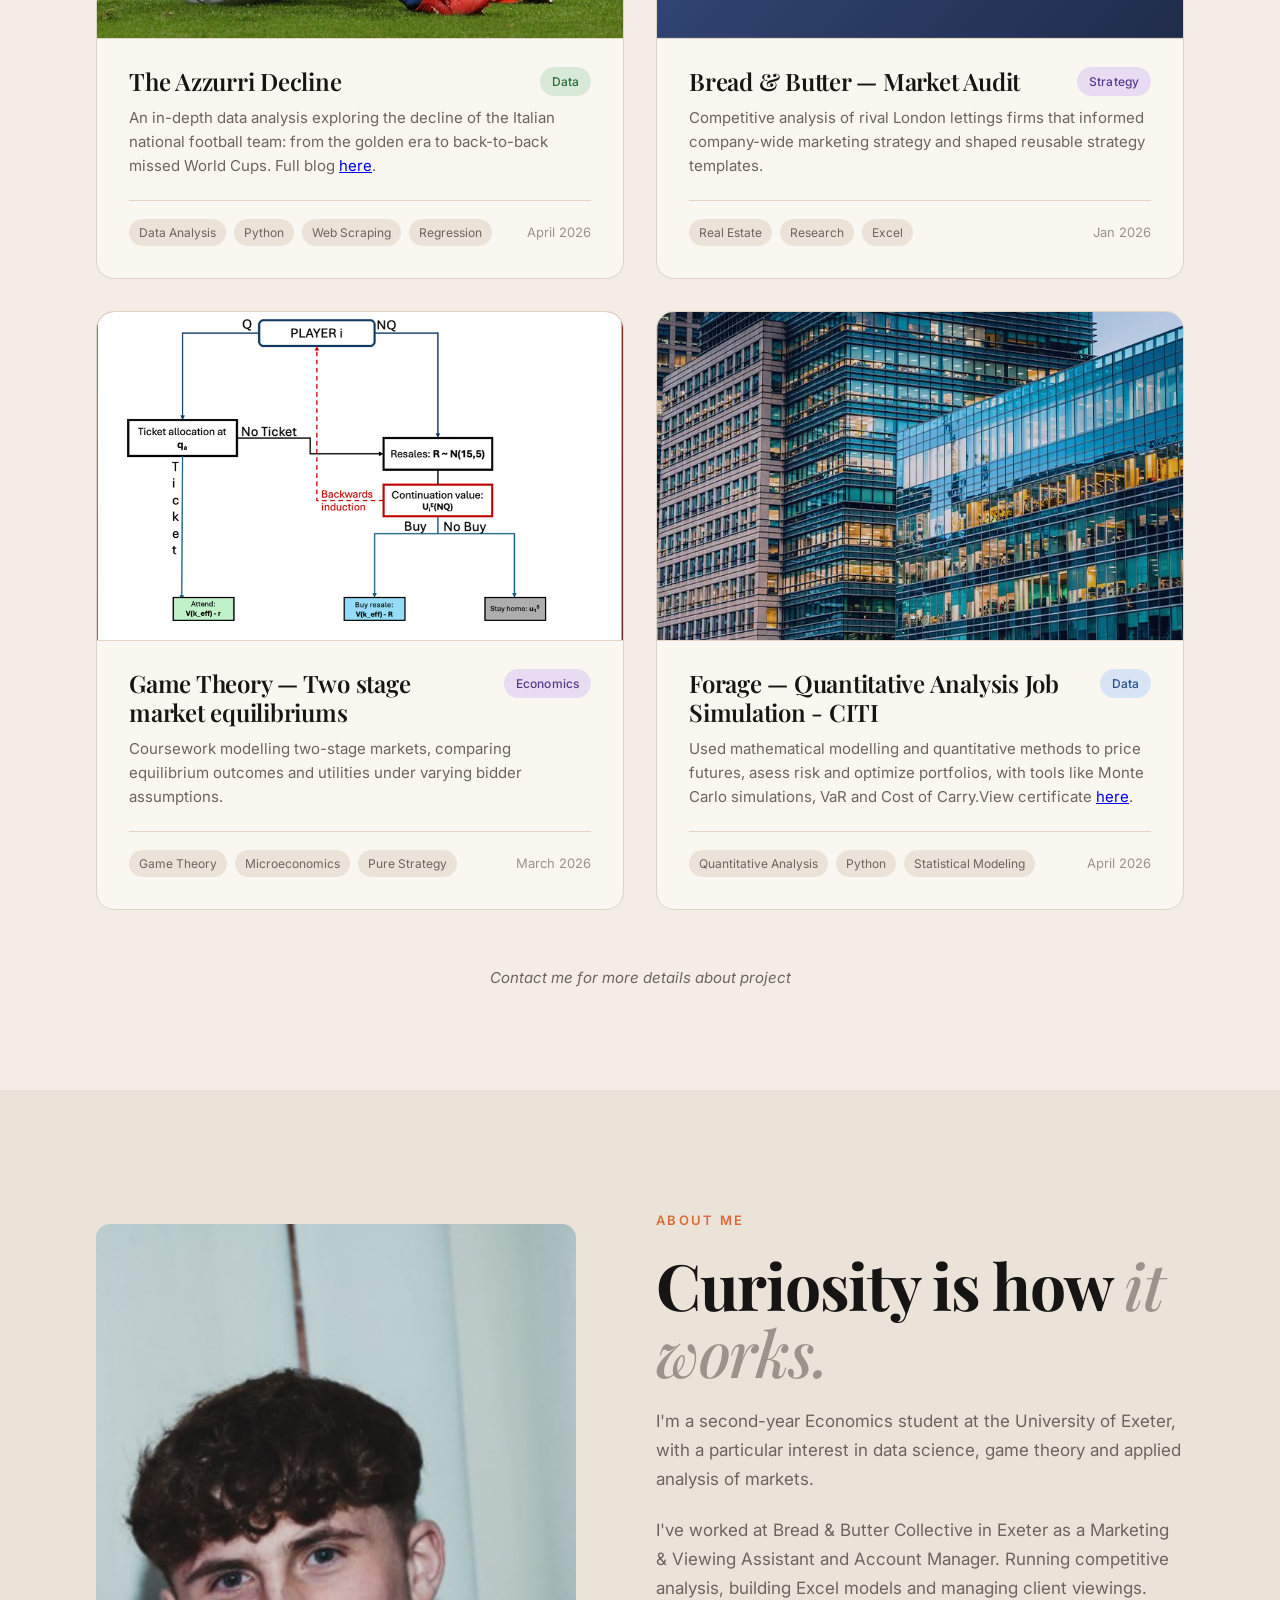
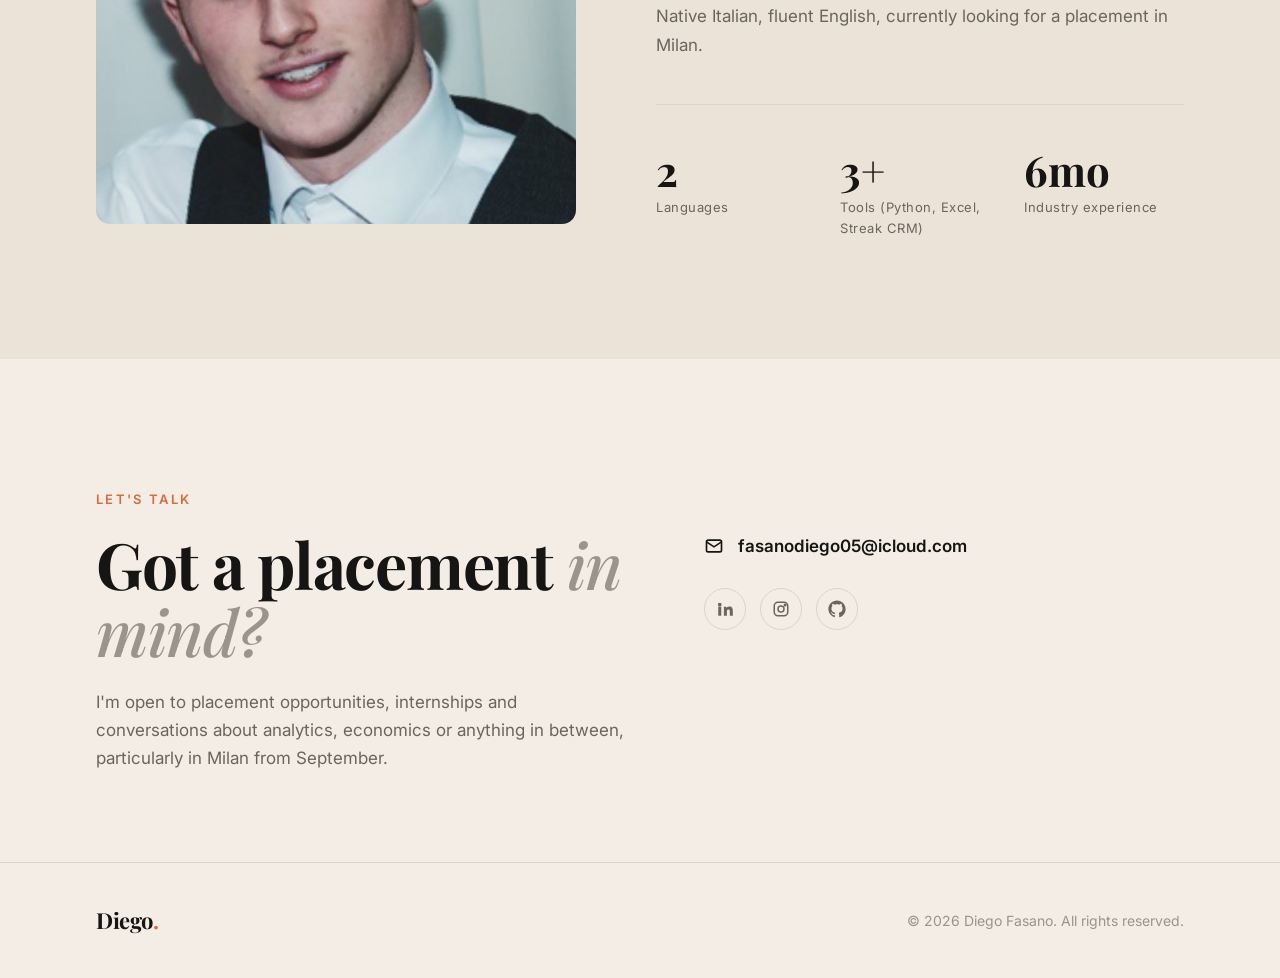
==== commit 713ce714: "Update index.html" ====
--- a/index.html
+++ b/index.html
@@ -752,28 +752,6 @@
           </div>
         </article>
        
-        <article class="card">
-          <div class="thumb" style="background-image:linear-gradient(135deg,#a23a2c,#6e2a23);">
-            <img src="images/gametheory.jpg" alt="Game Theory — Two stage market equilibriums"
-              onerror="this.style.display='none'">
-          </div>
-          <div class="body">
-            <div class="title-row">
-              <h3>Game Theory — Two stage market equilibriums</h3>
-              <span class="pill econ">Economics</span>
-            </div>
-            <p>Coursework modelling two-stage markets, comparing equilibrium outcomes and utilities under
-              varying bidder assumptions.</p>
-            <div class="meta-row">
-              <div class="tags">
-                <span class="tag">Game Theory</span>
-                <span class="tag">Microeconomics</span>
-                <span class="tag">Pure Strategy</span>
-              </div>
-              <span class="year">March 2026</span>
-            </div>
-          </div>
-        </article>
 
         <article class="card">
           <div class="thumb" style="background-image:linear-gradient(135deg,#5a3a8a,#2e2049);">
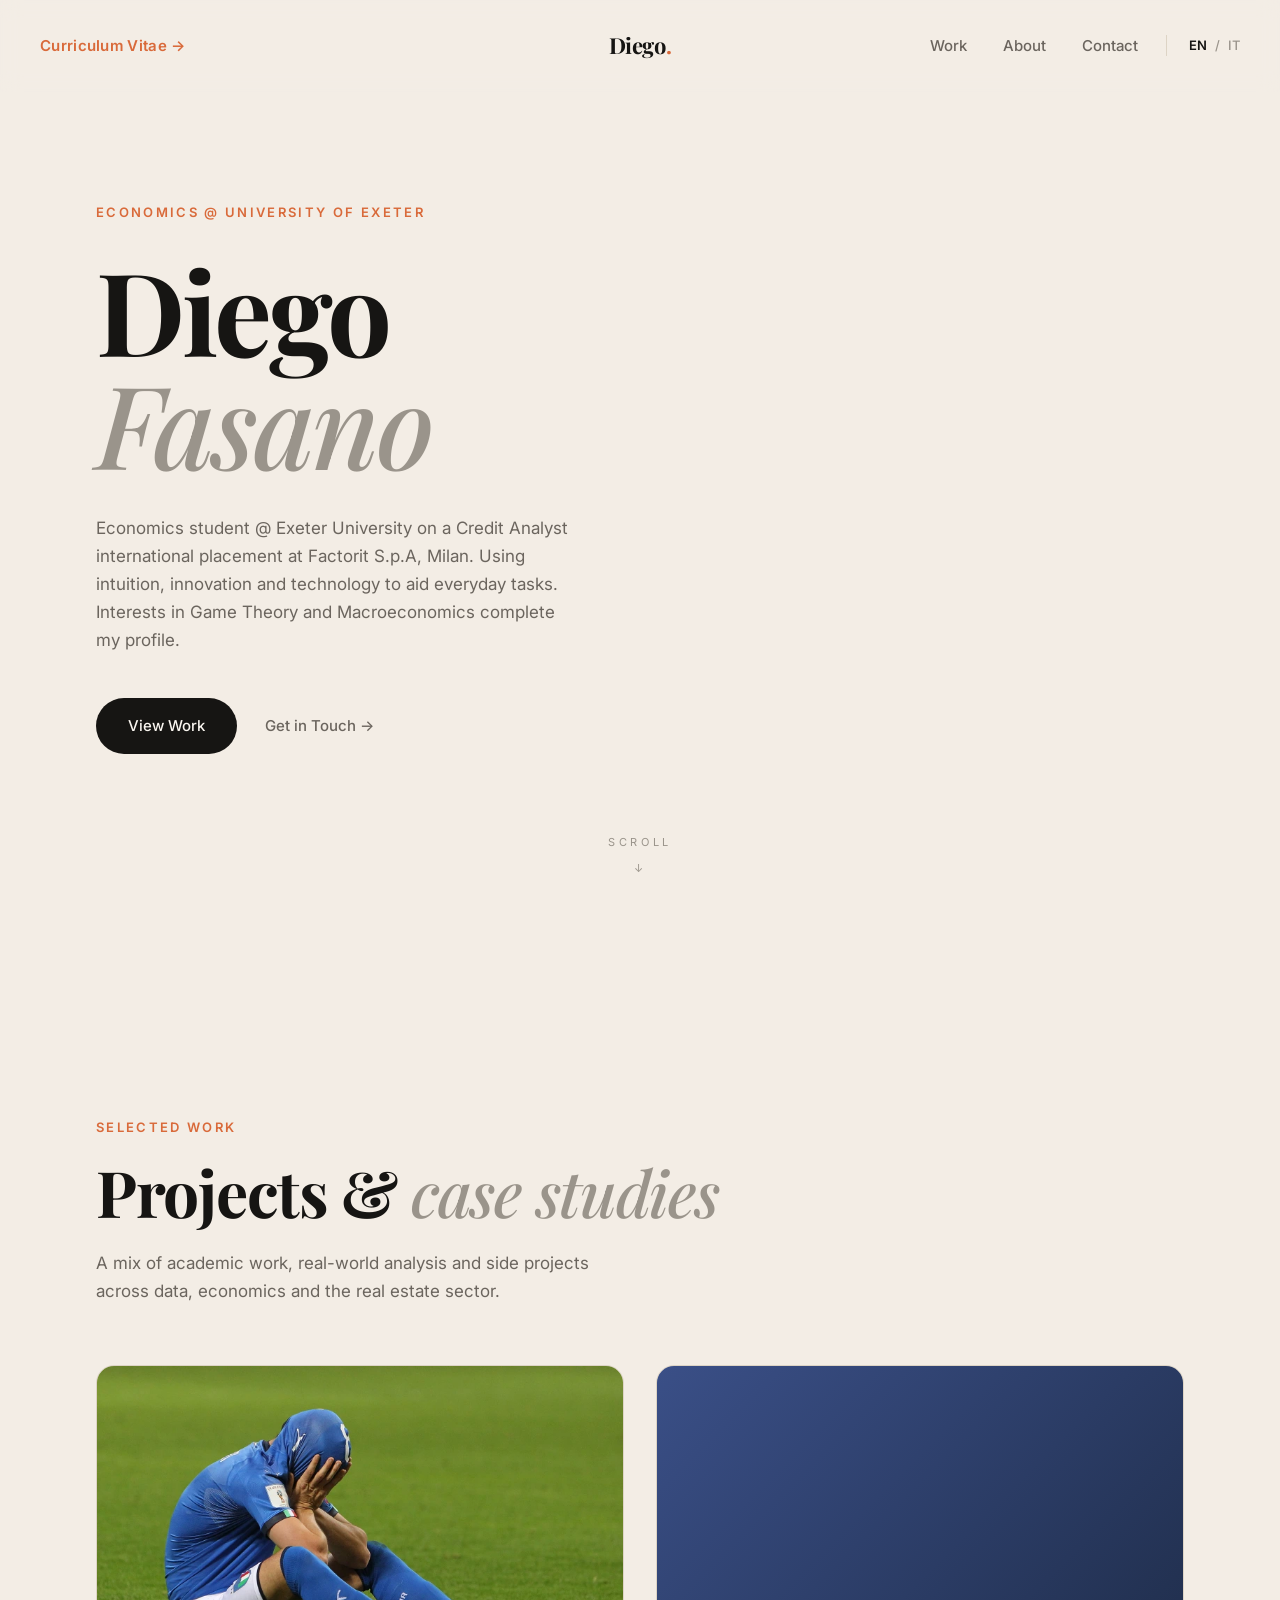
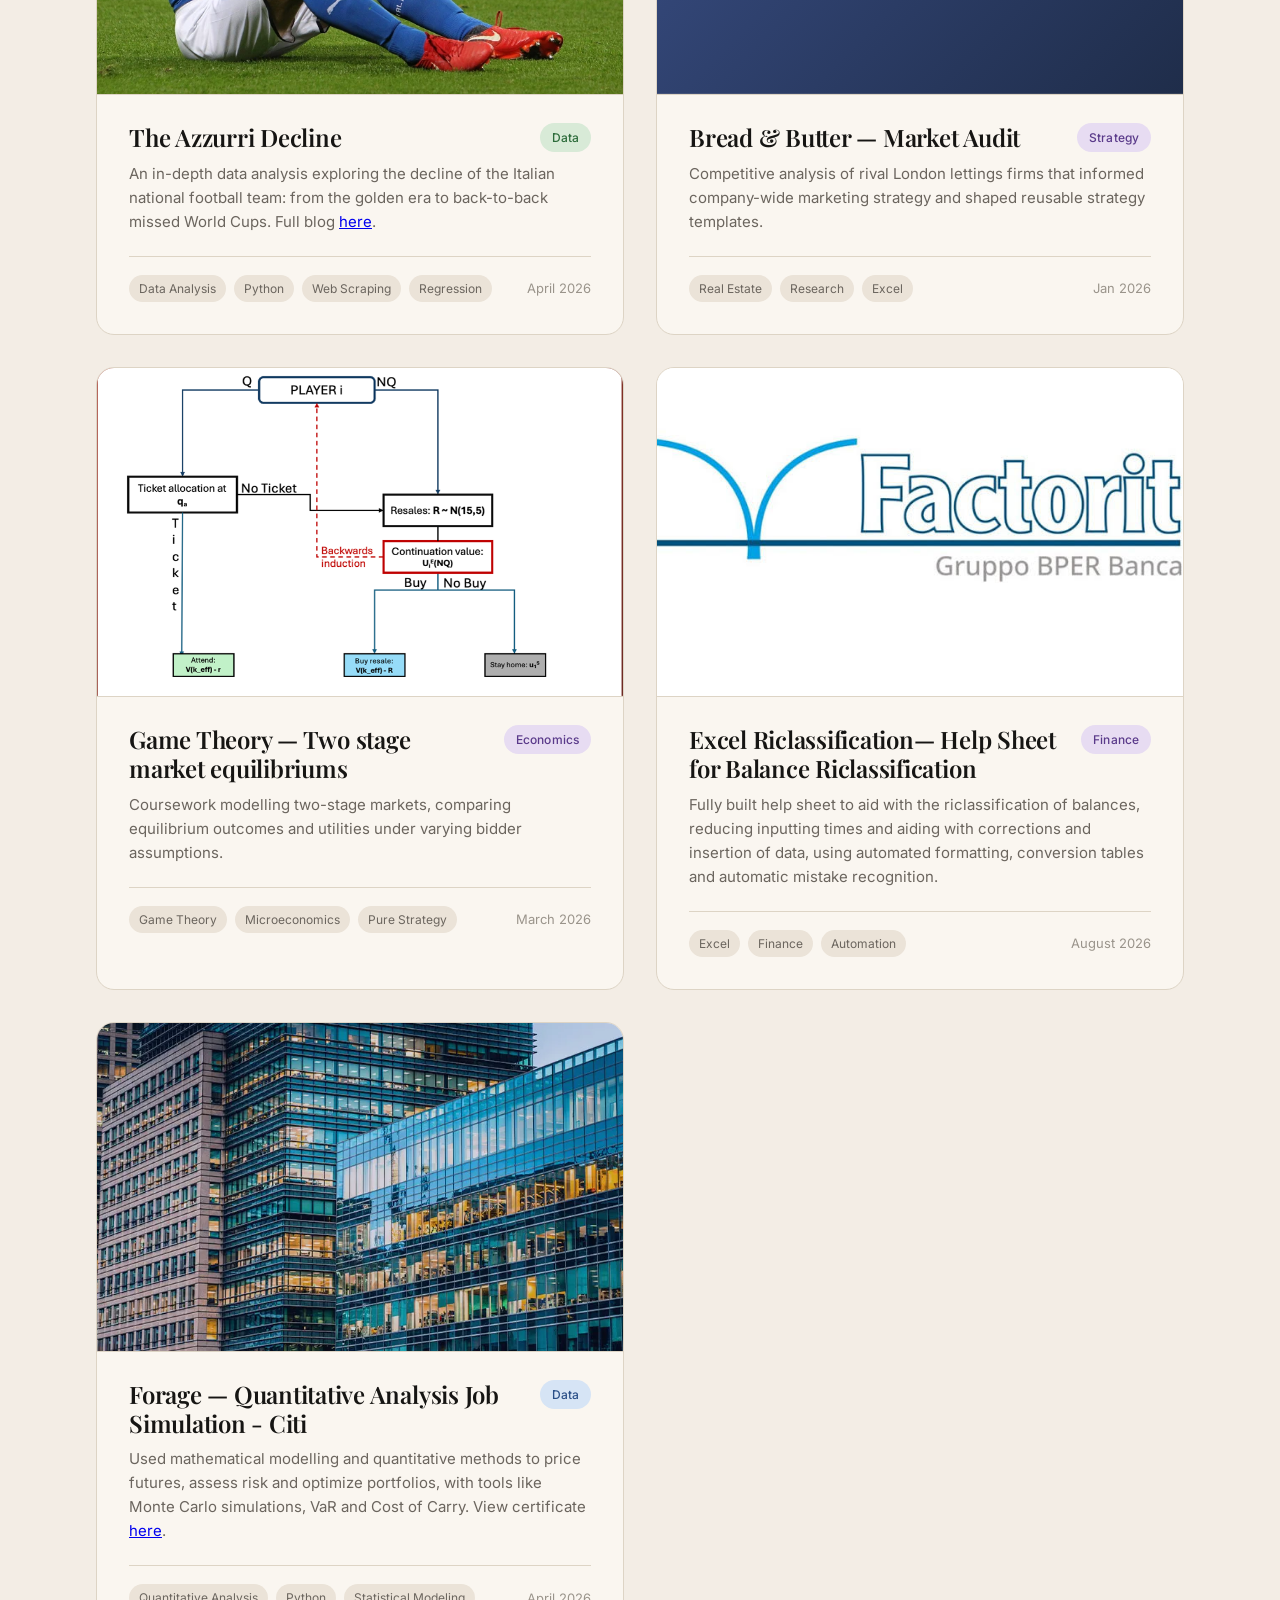
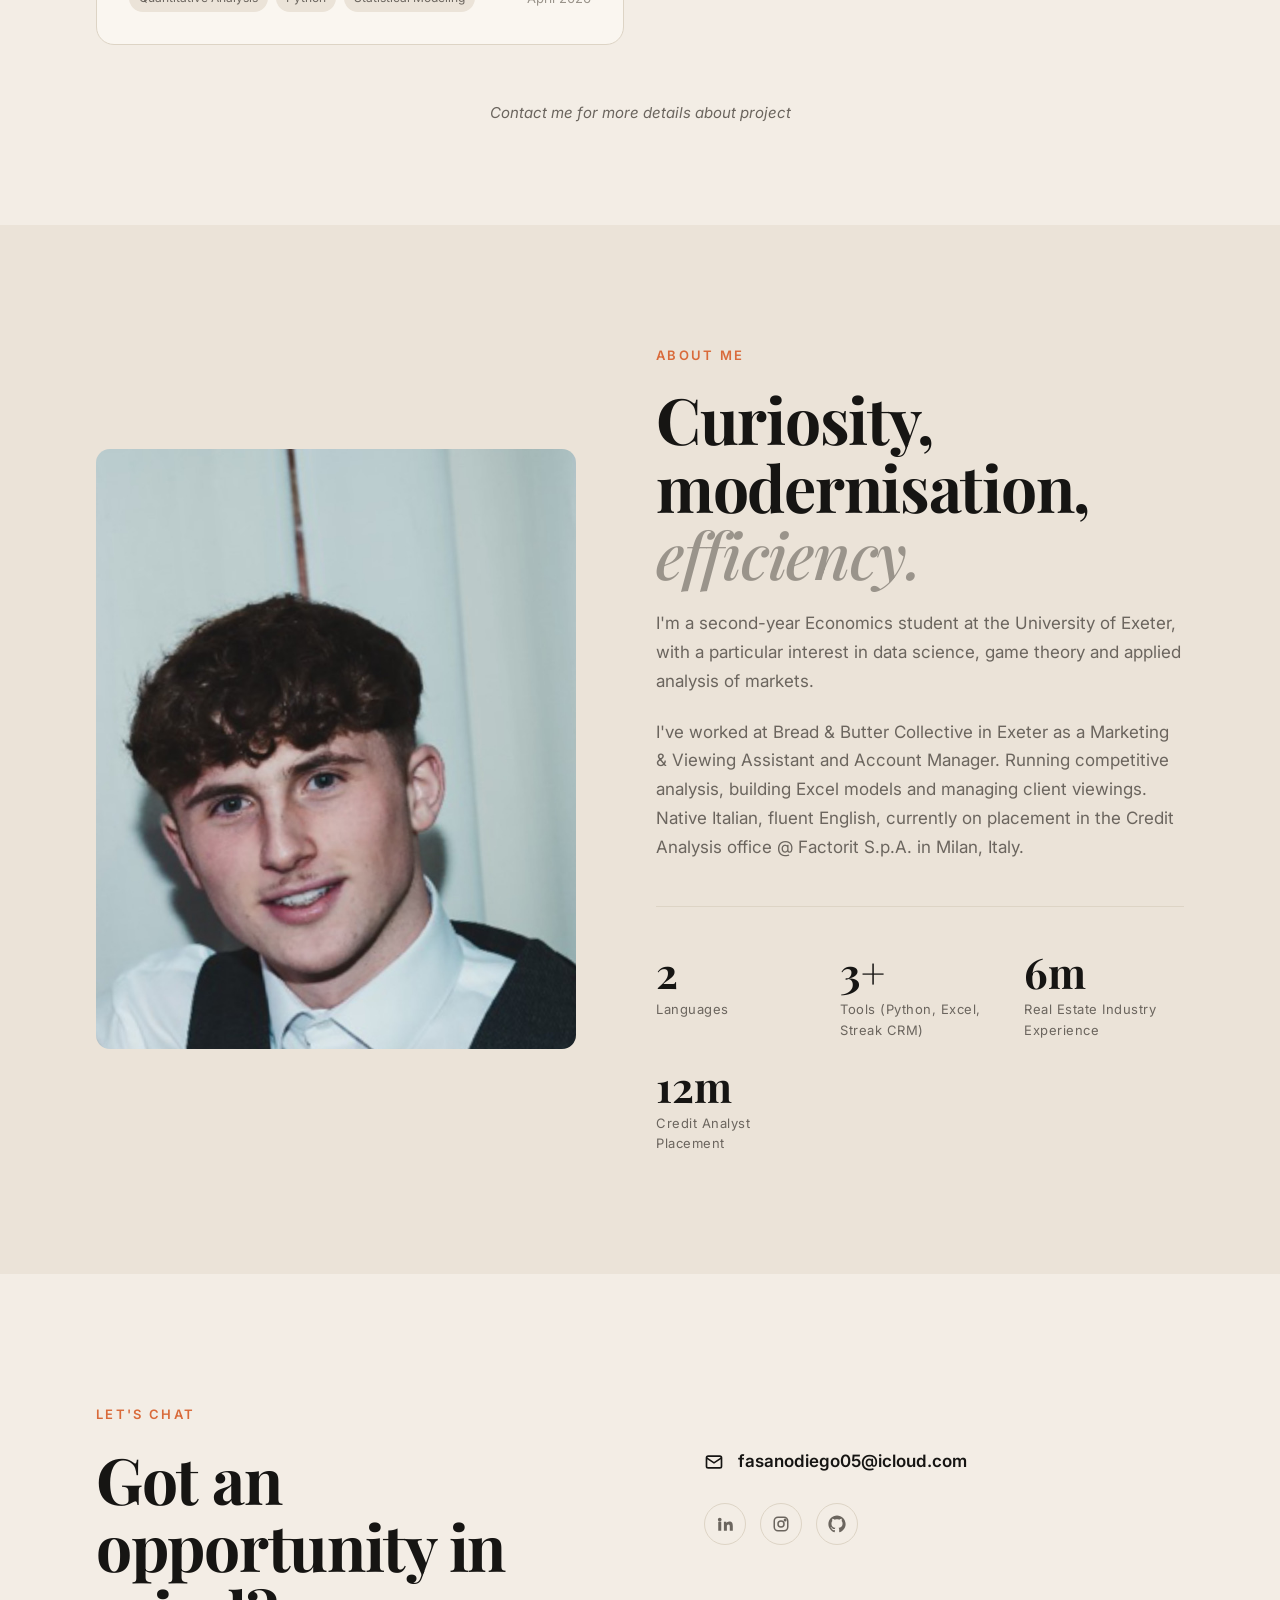
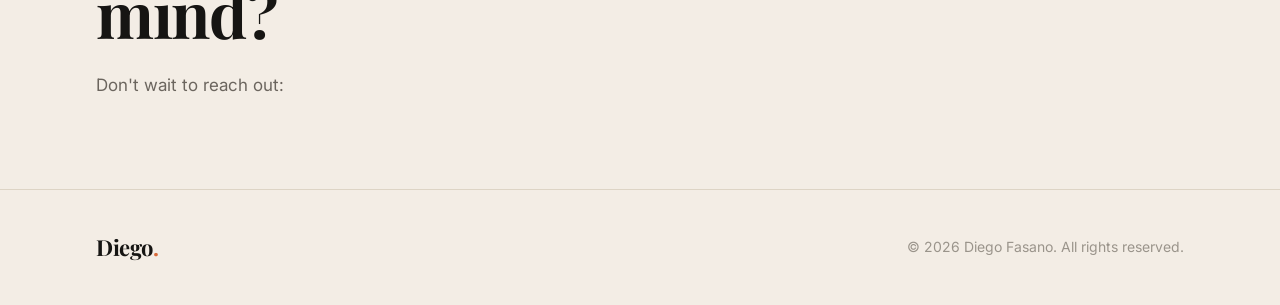
==== commit 4aa9d163: "updated english portfolio and added excel factorit" ====
--- a/index.html
+++ b/index.html
@@ -658,8 +658,10 @@
       <div class="eyebrow">Economics @ University of Exeter</div>
       <h1 class="name">Diego<span class="last">Fasano</span></h1>
       <p class="lede">
-        Second-year Economics student blending data, strategy and a sharp eye for detail,
-        from market analysis to game theory, looking for a placement in Milan.
+        Economics student @ Exeter University on a Credit Analyst international placement at Factorit S.p.A, Milan.
+        Using intuition, innovation and technology to
+        aid everyday tasks. Interests in Game Theory and Macroeconomics complete my profile.
+
       </p>
       <div class="ctas">
         <a href="#work" class="btn">View Work</a>
@@ -728,7 +730,7 @@
             </div>
           </div>
         </article>
-      
+
         <article class="card">
           <div class="thumb" style="background-image:linear-gradient(135deg,#a23a2c,#6e2a23);">
             <img src="images/gametheory.jpg" alt="Game Theory — Two stage market equilibriums"
@@ -751,7 +753,31 @@
             </div>
           </div>
         </article>
-       
+
+        <article class="card">
+          <div class="thumb" style="background-image:linear-gradient(135deg,#a23a2c,#6e2a23);">
+            <img src="images/excelfactorit.jpg"
+              alt="Excel Riclassification— Help Sheet for reclassification of balances"
+              onerror="this.style.display='none'">
+          </div>
+          <div class="body">
+            <div class="title-row">
+              <h3>Excel Riclassification— Help Sheet for Balance Riclassification</h3>
+              <span class="pill econ">Finance</span>
+            </div>
+            <p>Fully built help sheet to aid with the riclassification of balances, reducing inputting times and aiding
+              with corrections and insertion of data, using automated formatting, conversion tables and automatic
+              mistake recognition.</p>
+            <div class="meta-row">
+              <div class="tags">
+                <span class="tag">Excel</span>
+                <span class="tag">Finance</span>
+                <span class="tag">Automation</span>
+              </div>
+              <span class="year">August 2026</span>
+            </div>
+          </div>
+        </article>
 
         <article class="card">
           <div class="thumb" style="background-image:linear-gradient(135deg,#5a3a8a,#2e2049);">
@@ -759,11 +785,11 @@
           </div>
           <div class="body">
             <div class="title-row">
-              <h3>Forage — Quantitative Analysis Job Simulation - CITI</A></h3>
+              <h3>Forage — Quantitative Analysis Job Simulation - Citi</h3>
               <span class="pill web">Data</span>
             </div>
-            <p>Used mathematical modelling and quantitative methods to price futures, asess risk and optimize
-              portfolios, with tools like Monte Carlo simulations, VaR and Cost of Carry.View certificate <a
+            <p>Used mathematical modelling and quantitative methods to price futures, assess risk and optimize
+              portfolios, with tools like Monte Carlo simulations, VaR and Cost of Carry. View certificate <a
                 href="certificate/">here</a>.</p>
             <div class="meta-row">
               <div class="tags">
@@ -789,12 +815,12 @@
         </div>
         <div class="about-body">
           <div class="section-eyebrow">About Me</div>
-          <h2 class="section-title">Curiosity is how <em>it works.</em></h2>
+          <h2 class="section-title">Curiosity, modernisation, <em>efficiency.</em></h2>
           <p>I'm a second-year Economics student at the University of Exeter, with a particular interest in data
             science, game theory and applied analysis of markets.</p>
           <p>I've worked at Bread &amp; Butter Collective in Exeter as a Marketing &amp; Viewing Assistant and Account
             Manager. Running competitive analysis, building Excel models and managing client viewings. Native Italian,
-            fluent English, currently looking for a placement in Milan.</p>
+            fluent English, currently on placement in the Credit Analysis office @ Factorit S.p.A. in Milan, Italy.</p>
           <div class="stats">
             <div class="stat">
               <div class="num">2</div>
@@ -805,23 +831,25 @@
               <div class="lbl">Tools (Python, Excel, Streak CRM)</div>
             </div>
             <div class="stat">
-              <div class="num">6mo</div>
-              <div class="lbl">Industry experience</div>
+              <div class="num">6m</div>
+              <div class="lbl">Real Estate Industry Experience</div>
+            </div>
+            <div class="stat">
+              <div class="num">12m</div>
+              <div class="lbl">Credit Analyst Placement</div>
             </div>
           </div>
         </div>
       </div>
-    </div>
   </section>
 
   <section class="contact" id="contact">
     <div class="wrap">
       <div class="contact-grid">
         <div>
-          <div class="section-eyebrow">Let's Talk</div>
-          <h2 class="section-title">Got a placement <em>in mind?</em></h2>
-          <p class="section-sub">I'm open to placement opportunities, internships and conversations about analytics,
-            economics or anything in between, particularly in Milan from September.</p>
+          <div class="section-eyebrow">Let's chat</div>
+          <h2 class="section-title">Got an opportunity in mind? </h2>
+          <p class="section-sub"> Don't wait to reach out: </p>
         </div>
         <div>
           <a href="mailto:fasanodiego05@icloud.com" class="email-row">
@@ -866,4 +894,4 @@
 
 </body>
 
-</html>
+</html>
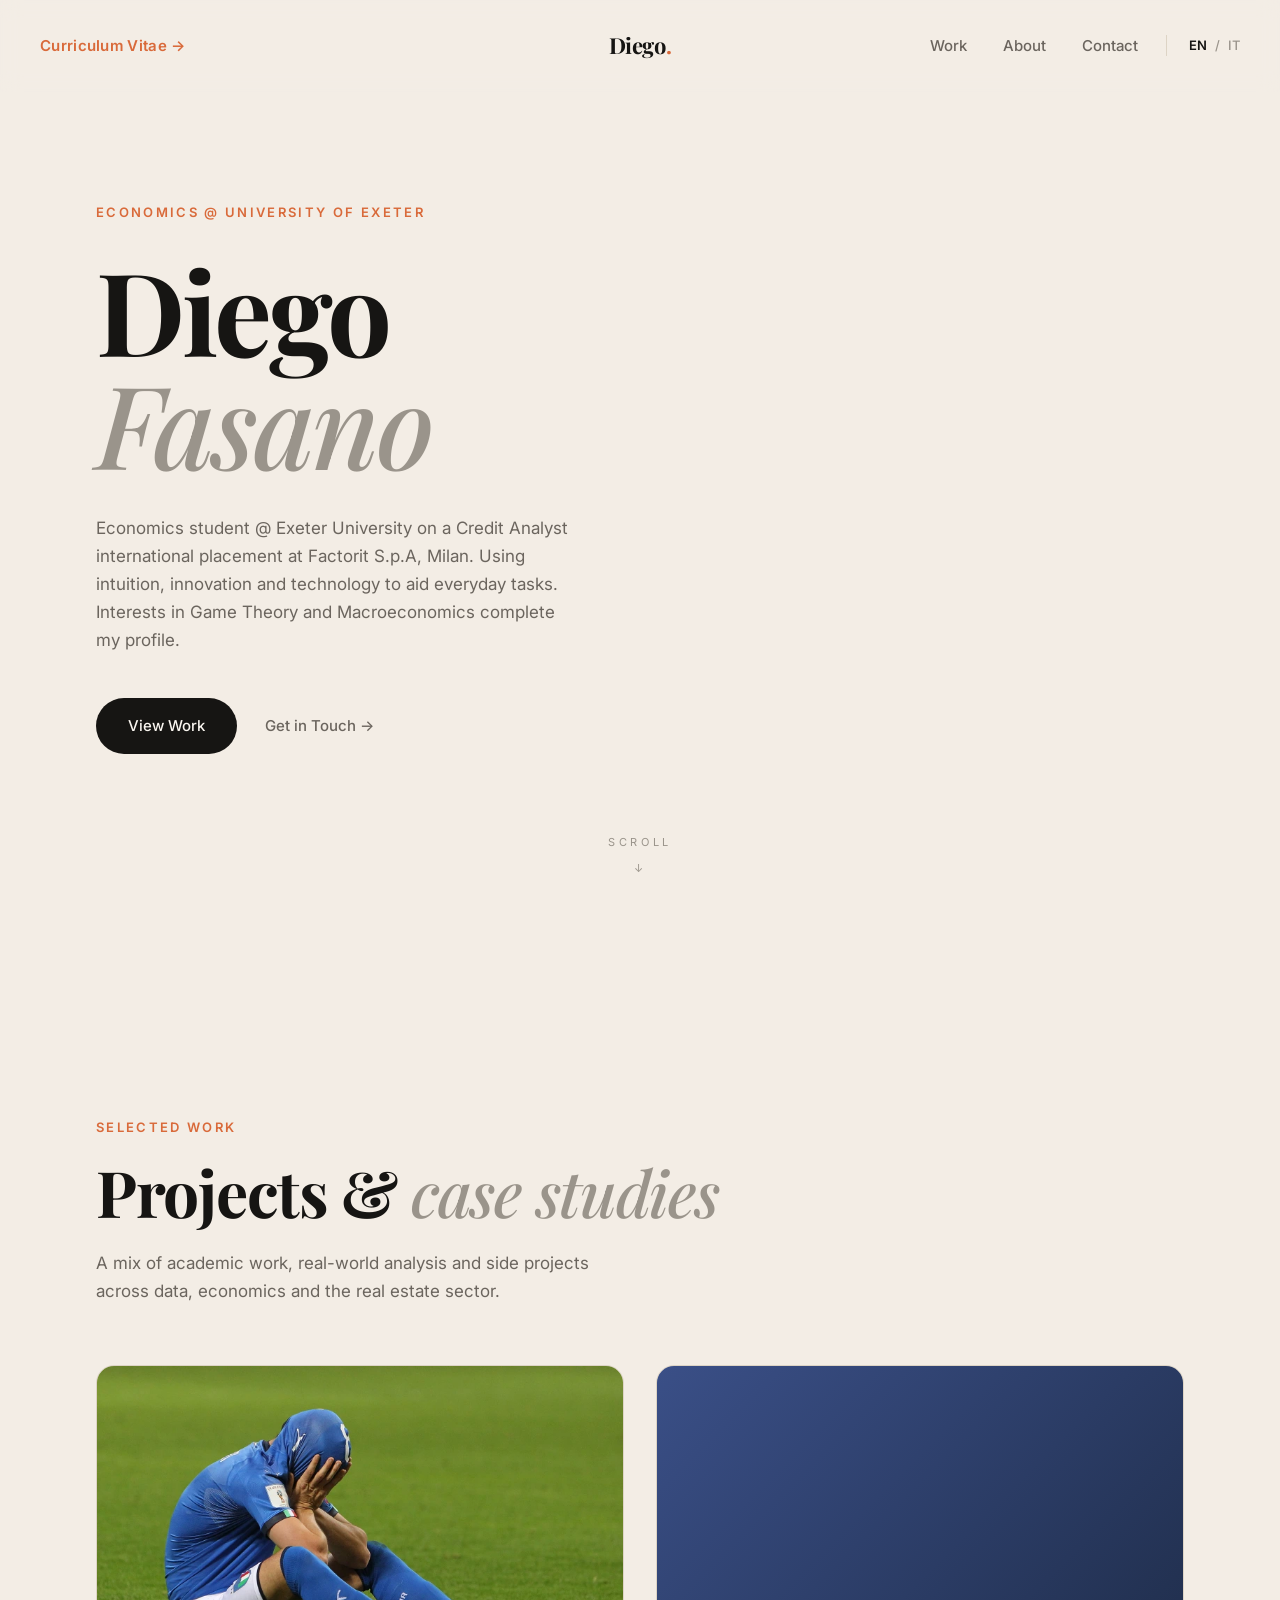
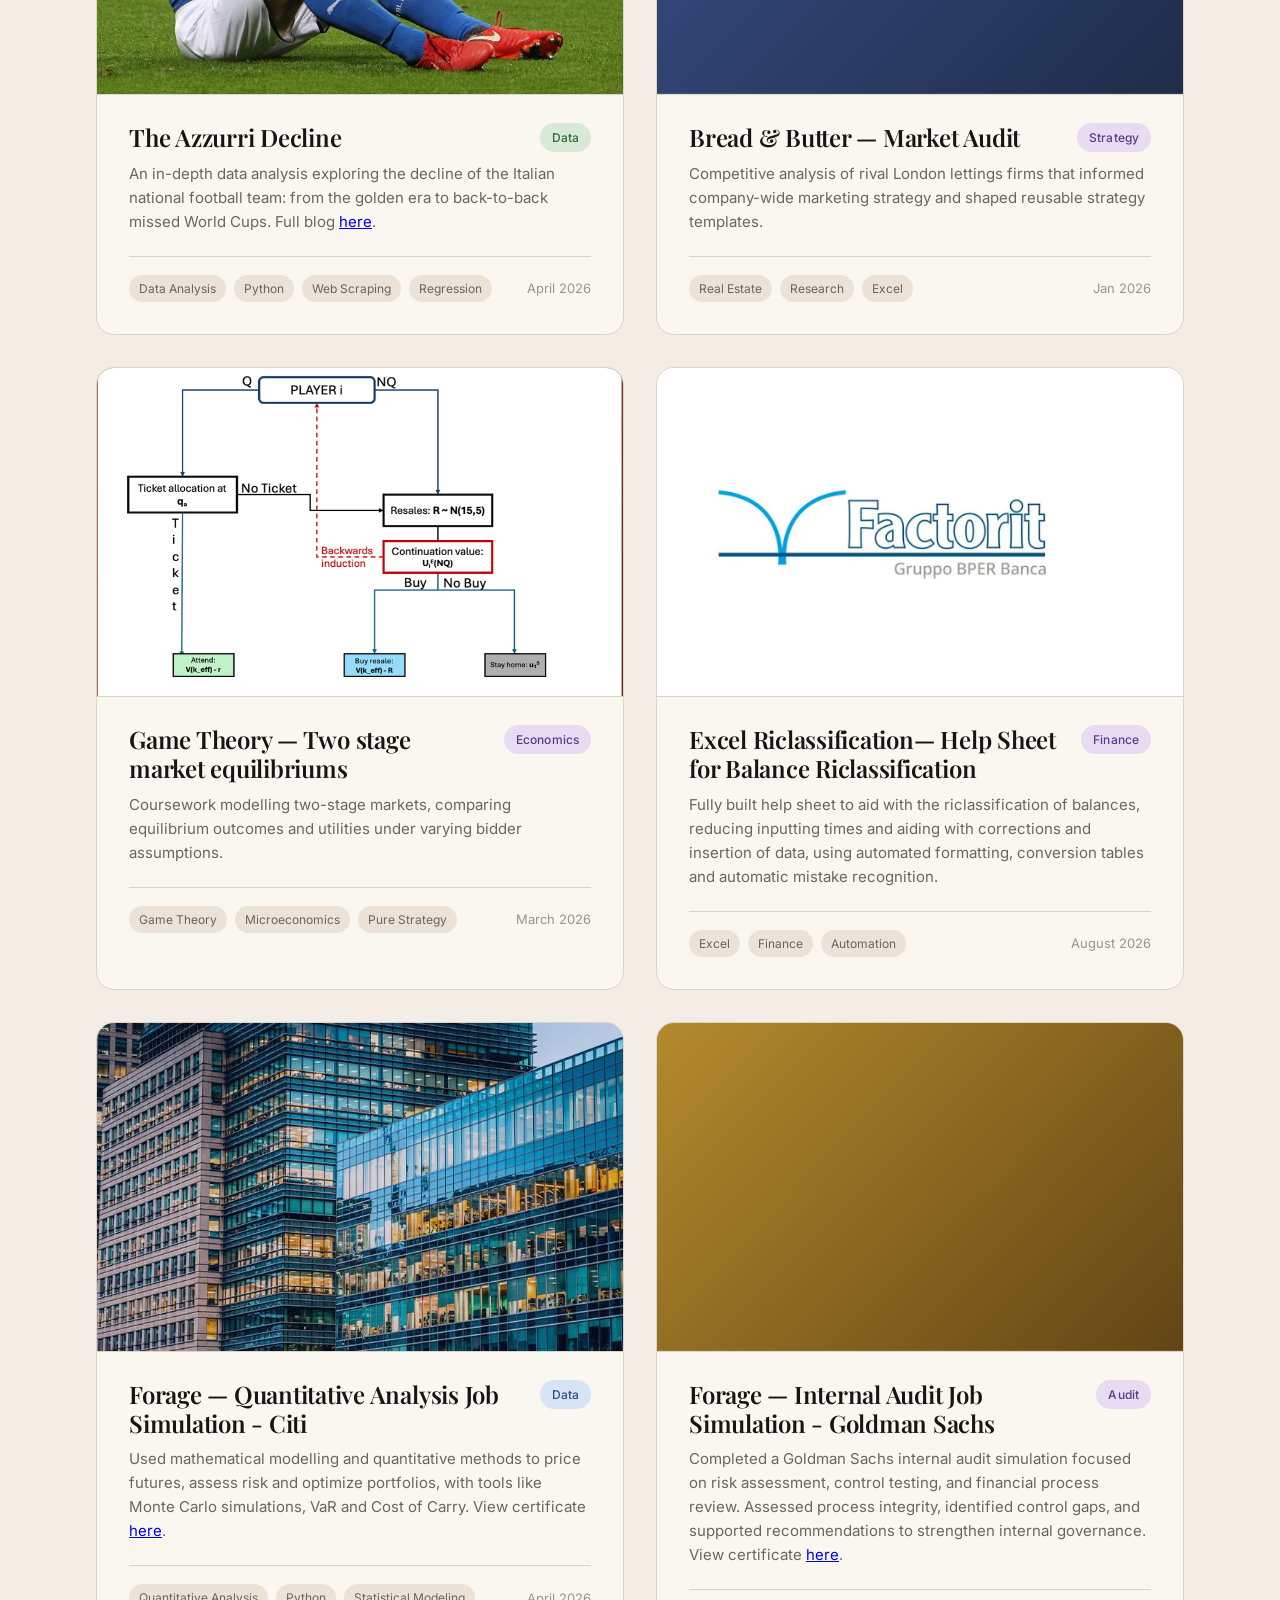
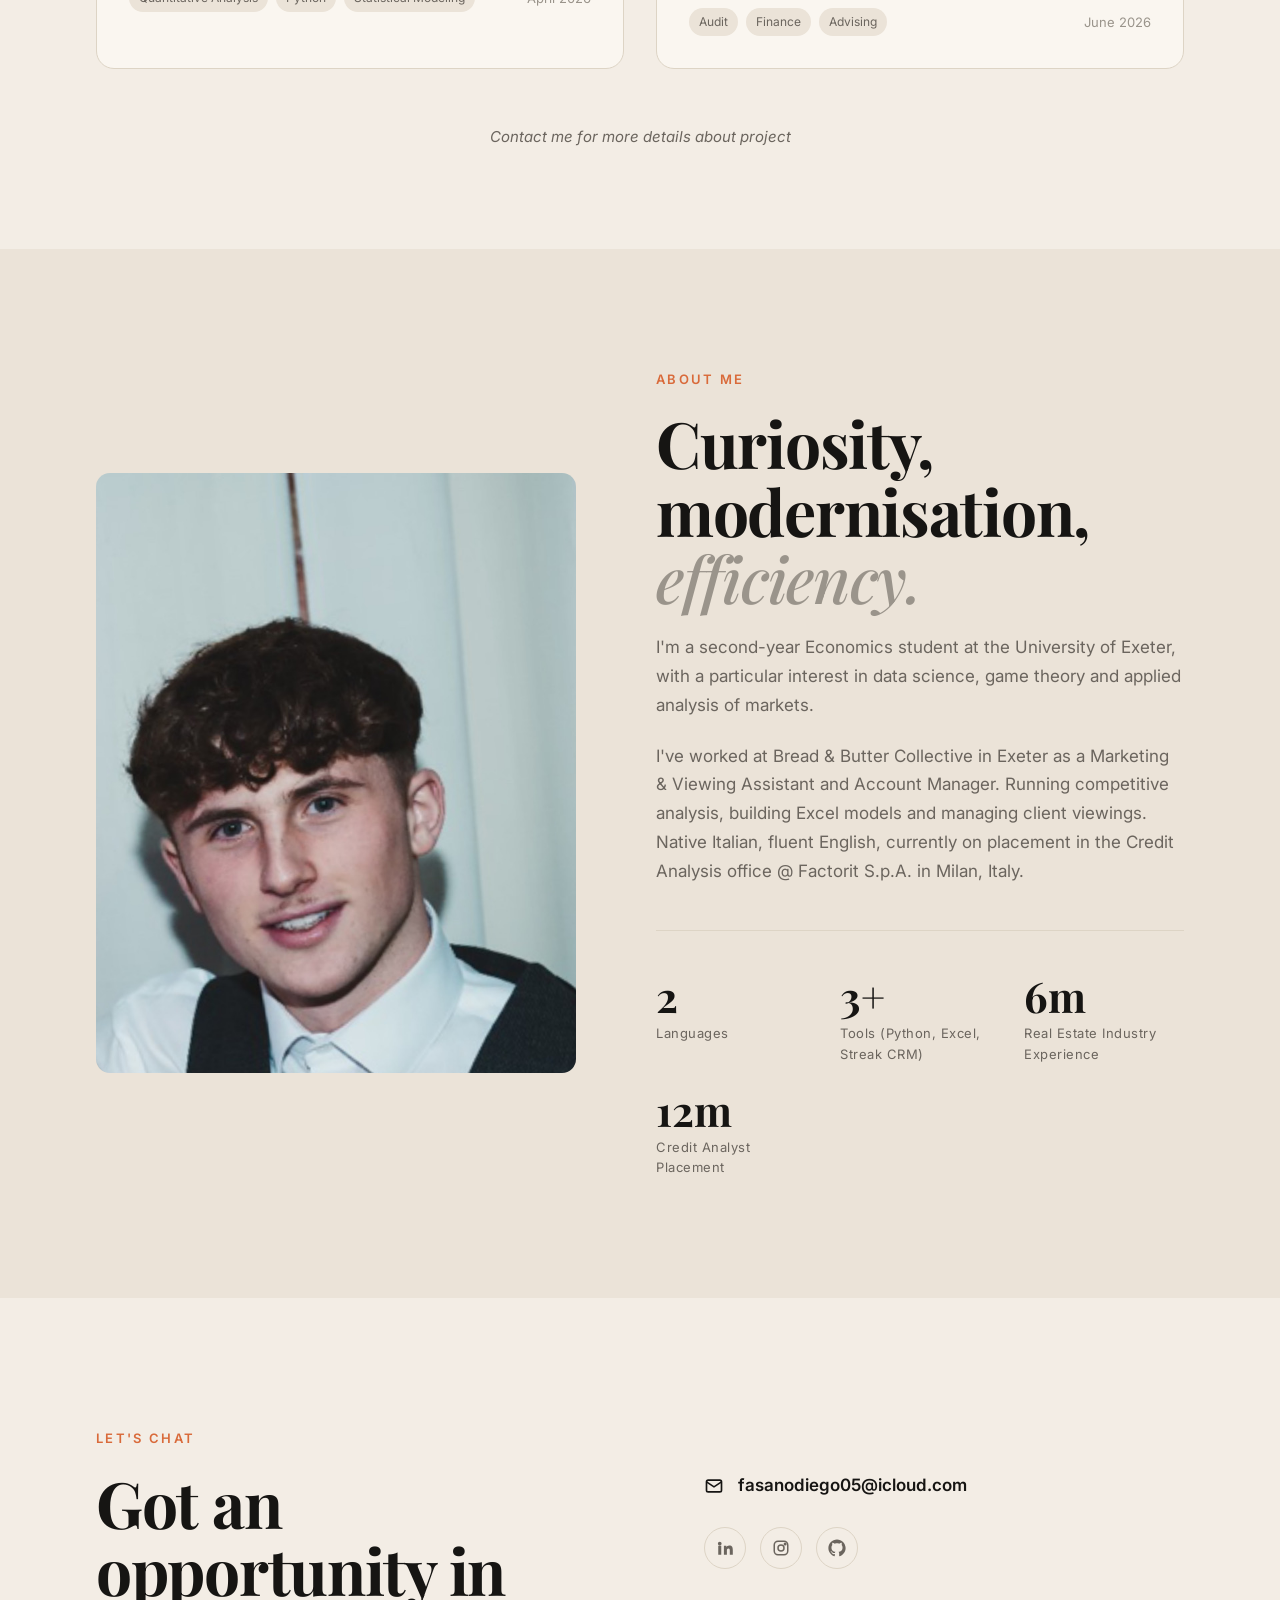
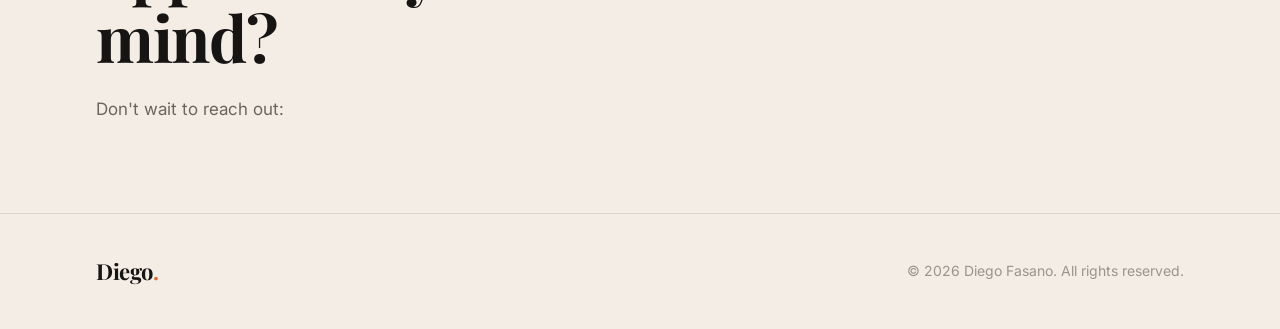
==== commit 1c474935: "added goldman sachs certificate" ====
--- a/index.html
+++ b/index.html
@@ -798,6 +798,30 @@
                 <span class="tag">Statistical Modeling</span>
               </div>
               <span class="year">April 2026</span>
+            </div>
+          </div>
+        </article>
+
+        <article class="card">
+          <div class="thumb" style="background-image:linear-gradient(135deg,#b38a2d,#614515);">
+            <img src="images/goldmansachs.jpg" alt="Forage — Goldman Sachs Internal Audit"
+              onerror="this.style.display='none'">
+          </div>
+          <div class="body">
+            <div class="title-row">
+              <h3>Forage — Internal Audit Job Simulation - Goldman Sachs</h3>
+              <span class="pill econ">Audit</span>
+            </div>
+            <p>Completed a Goldman Sachs internal audit simulation focused on risk assessment, control testing, and
+              financial process review. Assessed process integrity, identified control gaps, and supported
+              recommendations to strengthen internal governance. View certificate <a href="certificate2/">here</a>.</p>
+            <div class="meta-row">
+              <div class="tags">
+                <span class="tag">Audit</span>
+                <span class="tag">Finance</span>
+                <span class="tag">Advising</span>
+              </div>
+              <span class="year">June 2026</span>
             </div>
           </div>
         </article>
